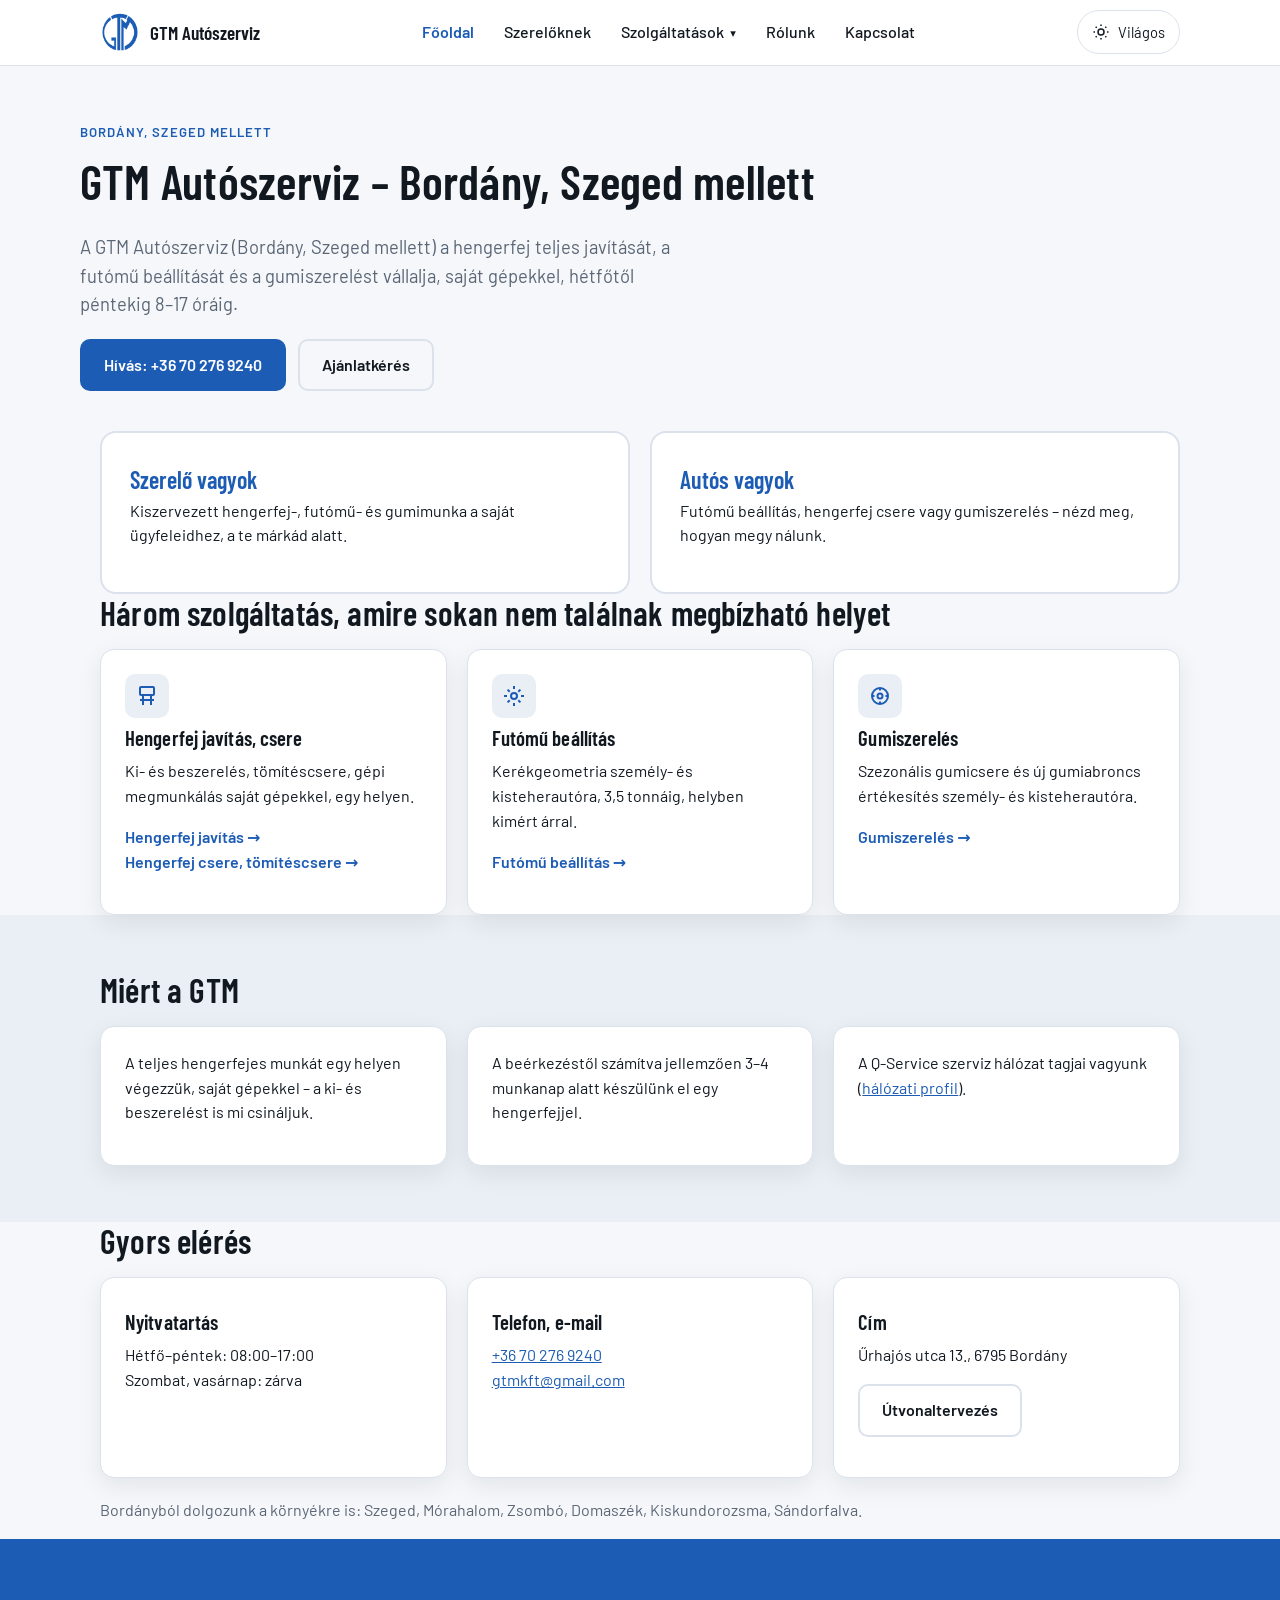
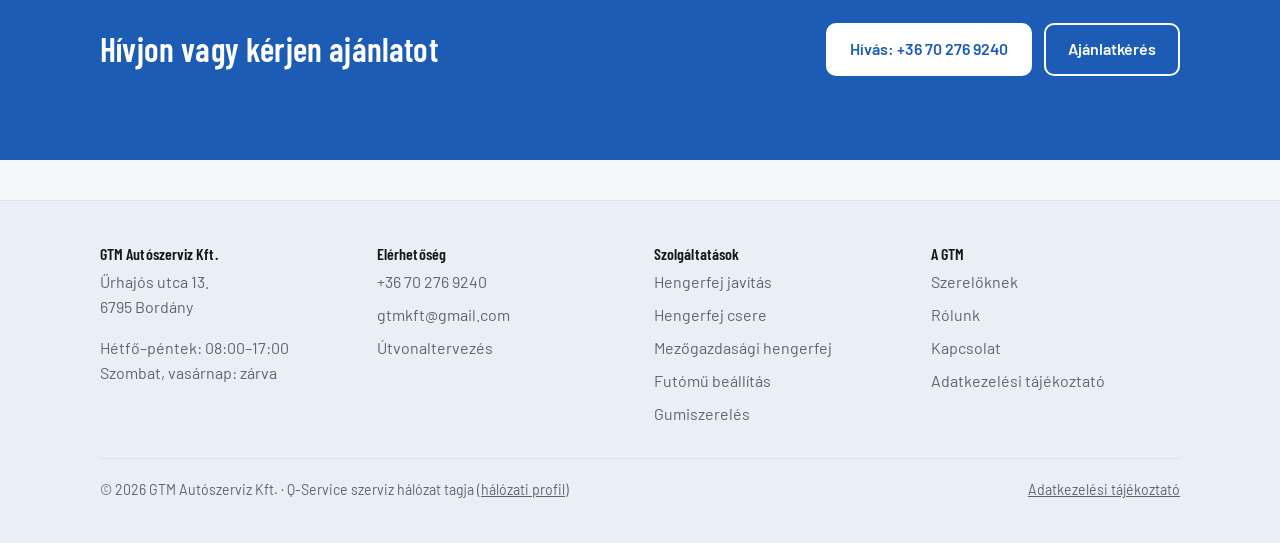
==== index.html @ 0c1df913 "Add files via upload" ====
<!DOCTYPE html>
<html lang="hu">
<head>
<meta charset="utf-8">
<script>(function(){try{var t=localStorage.getItem('gtm-theme');if(t==='dark'||t==='light'){document.documentElement.setAttribute('data-theme',t);}}catch(e){}})();</script>
<meta name="viewport" content="width=device-width, initial-scale=1">
<title>GTM Autószerviz – Hengerfej, futómű, gumi | Bordány</title>
<meta name="description" content="GTM Autószerviz, Bordány, Szeged mellett: hengerfej javítás és csere saját gépekkel, futómű beállítás, gumiszerelés. Hétfő–péntek 8–17.">
<link rel="canonical" href="https://gtmautoszerviz.hu/">
<!-- ÉLESÍTÉSKOR TÖRLENDŐ (lásd README „Élesítés") -->
<meta name="robots" content="noindex, nofollow">
<meta name="theme-color" content="#1C5CB4">
<link rel="icon" type="image/svg+xml" href="kepek/favicon.svg">
<link rel="icon" type="image/png" sizes="96x96" href="kepek/favicon-96x96.png">
<link rel="icon" href="kepek/favicon.ico" sizes="any">
<link rel="apple-touch-icon" href="kepek/apple-touch-icon.png">
<link rel="manifest" href="site.webmanifest">
<meta property="og:type" content="website">
<meta property="og:url" content="https://gtmautoszerviz.hu/">
<meta property="og:site_name" content="GTM Autószerviz">
<meta property="og:locale" content="hu_HU">
<meta property="og:title" content="GTM Autószerviz – Hengerfej, futómű, gumi | Bordány">
<meta property="og:description" content="Hengerfej javítás és csere saját gépekkel, futómű beállítás, gumiszerelés. Bordány, Szeged mellett.">
<meta property="og:image" content="https://gtmautoszerviz.hu/kepek/og-kartya.png">
<meta name="twitter:card" content="summary_large_image">
<meta name="twitter:title" content="GTM Autószerviz – Hengerfej, futómű, gumi | Bordány">
<meta name="twitter:description" content="Hengerfej javítás és csere saját gépekkel, futómű beállítás, gumiszerelés. Bordány, Szeged mellett.">
<meta name="twitter:image" content="https://gtmautoszerviz.hu/kepek/og-kartya.png">
<link rel="preload" href="fonts/barlow-400-latin-ext.woff2" as="font" type="font/woff2" crossorigin>
<link rel="preload" href="fonts/barlow-condensed-600-latin-ext.woff2" as="font" type="font/woff2" crossorigin>
<link rel="stylesheet" href="css/style.css">
<script type="application/ld+json">
{
  "@context": "https://schema.org",
  "@type": "AutoRepair",
  "name": "GTM Autószerviz Kft.",
  "image": "https://gtmautoszerviz.hu/kepek/og-kartya.png",
  "url": "https://gtmautoszerviz.hu/",
  "telephone": "+36702769240",
  "email": "gtmkft@gmail.com",
  "address": {
    "@type": "PostalAddress",
    "streetAddress": "Űrhajós utca 13.",
    "addressLocality": "Bordány",
    "postalCode": "6795",
    "addressCountry": "HU"
  },
  "geo": { "@type": "GeoCoordinates", "latitude": 46.3157, "longitude": 19.9195 },
  "openingHoursSpecification": [
    { "@type": "OpeningHoursSpecification", "dayOfWeek": ["Monday","Tuesday","Wednesday","Thursday","Friday"], "opens": "08:00", "closes": "17:00" }
  ],
  "areaServed": ["Bordány","Szeged","Mórahalom","Zsombó","Domaszék","Kiskundorozsma","Sándorfalva"],
  "sameAs": ["https://www.q-service.hu/q-service-szerviz-halozat/autoservis/254/gtm-autoszerviz-kft/"]
}
</script>
</head>
<body>
<a class="skip-link" href="#main">Ugrás a tartalomra</a>

<header class="site-header">
  <div class="header-inner">
    <a class="brand" href="index.html">
      <span class="logo-mark">
        <img class="logo-light" src="kepek/gtm_logo_kek_teljes.png" alt="GTM Autószerviz" width="40" height="40">
        <img class="logo-dark" src="kepek/gtm_logo_vilagos.png" alt="GTM Autószerviz" width="40" height="40">
      </span>
      GTM Autószerviz
    </a>
    <button class="nav-toggle" id="navToggle" type="button" aria-expanded="false" aria-controls="mainNav" aria-label="Menü megnyitása">
      <span></span>
    </button>
    <nav class="main-nav" id="mainNav" aria-label="Fő navigáció">
      <ul>
        <li><a href="index.html" aria-current="page">Főoldal</a></li>
        <li><a href="szerelo-partner.html">Szerelőknek</a></li>
        <li class="nav-dropdown">
          <button type="button" class="nav-top" aria-expanded="false">Szolgáltatások <span class="caret" aria-hidden="true">▾</span></button>
          <ul class="dropdown-panel">
            <li><a href="hengerfej-javitas.html">Hengerfej javítás</a></li>
            <li><a href="hengerfej-csere.html">Hengerfej csere</a></li>
            <li><a href="hengerfej-mezogazdasagi.html">Mezőgazdasági hengerfej</a></li>
            <li><a href="futomu-beallitas.html">Futómű beállítás</a></li>
            <li><a href="gumiszereles.html">Gumiszerelés</a></li>
          </ul>
        </li>
        <li><a href="rolunk.html">Rólunk</a></li>
        <li><a href="kapcsolat.html">Kapcsolat</a></li>
      </ul>
    </nav>
    <div class="header-actions">
      <button class="theme-toggle" id="themeToggle" type="button" aria-label="Téma váltása" aria-pressed="false">
        <span class="theme-icon" aria-hidden="true">
          <svg class="icon-sun" viewBox="0 0 24 24" fill="none" stroke="currentColor" stroke-width="2"><circle cx="12" cy="12" r="4"/><path d="M12 2v2M12 20v2M4.9 4.9l1.4 1.4M17.7 17.7l1.4 1.4M2 12h2M20 12h2M4.9 19.1l1.4-1.4M17.7 6.3l1.4-1.4"/></svg>
          <svg class="icon-moon" viewBox="0 0 24 24" fill="currentColor"><path d="M21 12.8A9 9 0 1 1 11.2 3a7 7 0 0 0 9.8 9.8Z"/></svg>
        </span>
        <span class="label">Világos</span>
      </button>
    </div>
  </div>
</header>

<main id="main">

  <section class="hero container">
    <p class="hero-eyebrow">Bordány, Szeged mellett</p>
    <h1>GTM Autószerviz – Bordány, Szeged mellett</h1>
    <p class="lead-sentence">A GTM Autószerviz (Bordány, Szeged mellett) a hengerfej teljes javítását, a futómű beállítását és a gumiszerelést vállalja, saját gépekkel, hétfőtől péntekig 8–17 óráig.</p>
    <div class="hero-actions">
      <a class="btn btn-primary" href="tel:+36702769240">Hívás: +36 70 276 9240</a>
      <a class="btn btn-secondary" href="kapcsolat.html">Ajánlatkérés</a>
    </div>
  </section>

  <section class="container">
    <div class="entry-cards">
      <a class="entry-card" href="szerelo-partner.html">
        <span class="entry-title">Szerelő vagyok</span>
        <p class="mt-0">Kiszervezett hengerfej-, futómű- és gumimunka a saját ügyfeleidhez, a te márkád alatt.</p>
      </a>
      <a class="entry-card" href="futomu-beallitas.html">
        <span class="entry-title">Autós vagyok</span>
        <p class="mt-0">Futómű beállítás, hengerfej csere vagy gumiszerelés – nézd meg, hogyan megy nálunk.</p>
      </a>
    </div>
  </section>

  <section class="container">
    <h2>Három szolgáltatás, amire sokan nem találnak megbízható helyet</h2>
    <div class="card-grid">
      <div class="card">
        <span class="card-icon" aria-hidden="true">
          <svg viewBox="0 0 24 24" fill="none" stroke="currentColor" stroke-width="2"><rect x="5" y="3" width="14" height="8" rx="1"/><path d="M8 11v10M16 11v10M5 16h14"/></svg>
        </span>
        <h3>Hengerfej javítás, csere</h3>
        <p>Ki- és beszerelés, tömítéscsere, gépi megmunkálás saját gépekkel, egy helyen.</p>
        <p><a class="card-link" href="hengerfej-javitas.html">Hengerfej javítás →</a><br><a class="card-link" href="hengerfej-csere.html">Hengerfej csere, tömítéscsere →</a></p>
      </div>
      <div class="card">
        <span class="card-icon" aria-hidden="true">
          <svg viewBox="0 0 24 24" fill="none" stroke="currentColor" stroke-width="2"><circle cx="12" cy="12" r="3"/><path d="M12 2v3M12 19v3M22 12h-3M5 12H2M18.4 5.6l-2.1 2.1M7.7 16.3l-2.1 2.1M18.4 18.4l-2.1-2.1M7.7 7.7 5.6 5.6"/></svg>
        </span>
        <h3>Futómű beállítás</h3>
        <p>Kerékgeometria személy- és kisteherautóra, 3,5 tonnáig, helyben kimért árral.</p>
        <p><a class="card-link" href="futomu-beallitas.html">Futómű beállítás →</a></p>
      </div>
      <div class="card">
        <span class="card-icon" aria-hidden="true">
          <svg viewBox="0 0 24 24" fill="none" stroke="currentColor" stroke-width="2"><circle cx="12" cy="12" r="8"/><circle cx="12" cy="12" r="2.5"/><path d="M12 4v2.5M12 17.5V20M4 12h2.5M17.5 12H20"/></svg>
        </span>
        <h3>Gumiszerelés</h3>
        <p>Szezonális gumicsere és új gumiabroncs értékesítés személy- és kisteherautóra.</p>
        <p><a class="card-link" href="gumiszereles.html">Gumiszerelés →</a></p>
      </div>
    </div>
  </section>

  <section class="section-alt">
    <div class="container">
      <h2>Miért a GTM</h2>
      <div class="card-grid">
        <div class="card">
          <p class="mt-0">A teljes hengerfejes munkát egy helyen végezzük, saját gépekkel – a ki- és beszerelést is mi csináljuk.</p>
        </div>
        <div class="card">
          <p class="mt-0">A beérkezéstől számítva jellemzően 3–4 munkanap alatt készülünk el egy hengerfejjel.</p>
        </div>
        <div class="card">
          <p class="mt-0">A Q-Service szerviz hálózat tagjai vagyunk (<a href="https://www.q-service.hu/q-service-szerviz-halozat/autoservis/254/gtm-autoszerviz-kft/" target="_blank" rel="noopener">hálózati profil</a>).</p>
        </div>
      </div>
    </div>
  </section>

  <section class="container">
    <h2>Gyors elérés</h2>
    <div class="card-grid">
      <div class="card">
        <h3>Nyitvatartás</h3>
        <p>Hétfő–péntek: 08:00–17:00<br>Szombat, vasárnap: zárva</p>
      </div>
      <div class="card">
        <h3>Telefon, e-mail</h3>
        <p><a href="tel:+36702769240">+36 70 276 9240</a><br><a href="mailto:gtmkft@gmail.com">gtmkft@gmail.com</a></p>
      </div>
      <div class="card">
        <h3>Cím</h3>
        <p>Űrhajós utca 13., 6795 Bordány</p>
        <p><a class="btn btn-secondary" href="https://www.google.com/maps/search/?api=1&amp;query=46.3157,19.9195" target="_blank" rel="noopener">Útvonaltervezés</a></p>
      </div>
    </div>
    <p class="text-muted" style="margin-top:20px">Bordányból dolgozunk a környékre is: Szeged, Mórahalom, Zsombó, Domaszék, Kiskundorozsma, Sándorfalva.</p>
  </section>

  <section class="cta-bar">
    <div class="container">
      <h2>Hívjon vagy kérjen ajánlatot</h2>
      <div class="hero-actions" style="margin:0">
        <a class="btn btn-primary" href="tel:+36702769240">Hívás: +36 70 276 9240</a>
        <a class="btn btn-secondary" href="kapcsolat.html">Ajánlatkérés</a>
      </div>
    </div>
  </section>

</main>

<footer class="site-footer">
  <div class="container">
    <div class="footer-grid">
      <div>
        <h3>GTM Autószerviz Kft.</h3>
        <p class="text-muted">Űrhajós utca 13.<br>6795 Bordány</p>
        <p class="text-muted">Hétfő–péntek: 08:00–17:00<br>Szombat, vasárnap: zárva</p>
      </div>
      <div>
        <h3>Elérhetőség</h3>
        <ul>
          <li><a href="tel:+36702769240">+36 70 276 9240</a></li>
          <li><a href="mailto:gtmkft@gmail.com">gtmkft@gmail.com</a></li>
          <li><a href="https://www.google.com/maps/search/?api=1&amp;query=46.3157,19.9195" target="_blank" rel="noopener">Útvonaltervezés</a></li>
        </ul>
      </div>
      <div>
        <h3>Szolgáltatások</h3>
        <ul>
          <li><a href="hengerfej-javitas.html">Hengerfej javítás</a></li>
          <li><a href="hengerfej-csere.html">Hengerfej csere</a></li>
          <li><a href="hengerfej-mezogazdasagi.html">Mezőgazdasági hengerfej</a></li>
          <li><a href="futomu-beallitas.html">Futómű beállítás</a></li>
          <li><a href="gumiszereles.html">Gumiszerelés</a></li>
        </ul>
      </div>
      <div>
        <h3>A GTM</h3>
        <ul>
          <li><a href="szerelo-partner.html">Szerelőknek</a></li>
          <li><a href="rolunk.html">Rólunk</a></li>
          <li><a href="kapcsolat.html">Kapcsolat</a></li>
          <li><a href="adatvedelem.html">Adatkezelési tájékoztató</a></li>
        </ul>
      </div>
    </div>
    <div class="footer-bottom">
      <p>© 2026 GTM Autószerviz Kft. · Q-Service szerviz hálózat tagja (<a href="https://www.q-service.hu/q-service-szerviz-halozat/autoservis/254/gtm-autoszerviz-kft/" target="_blank" rel="noopener">hálózati profil</a>)</p>
      <p><a href="adatvedelem.html">Adatkezelési tájékoztató</a></p>
    </div>
  </div>
</footer>

<div class="mobile-call-bar">
  <a href="tel:+36702769240">📞 Hívás most</a>
</div>

<script src="js/app.js" defer></script>
</body>
</html>
---- css/style.css ----
/* ==========================================================================
   GTM Autószerviz — közös stíluslap
   Egy fájl minden oldalhoz. Token-alapú szín- és témarendszer, lásd CLAUDE.md.
   ========================================================================== */

/* ---------- Fontok (self-hosted, woff2, latin + latin-ext) ---------- */
@font-face {
  font-family: "Barlow";
  font-style: normal;
  font-weight: 400;
  font-display: swap;
  src: url("../fonts/barlow-400-latin.woff2") format("woff2");
  unicode-range: U+0000-00FF, U+0131, U+0152-0153, U+02BB-02BC, U+2000-206F, U+20AC, U+2122;
}
@font-face {
  font-family: "Barlow";
  font-style: normal;
  font-weight: 400;
  font-display: swap;
  src: url("../fonts/barlow-400-latin-ext.woff2") format("woff2");
  unicode-range: U+0100-024F, U+0300-0301, U+0304, U+0308, U+0329, U+1E00-1EFF;
}
@font-face {
  font-family: "Barlow";
  font-style: normal;
  font-weight: 500;
  font-display: swap;
  src: url("../fonts/barlow-500-latin.woff2") format("woff2");
  unicode-range: U+0000-00FF, U+0131, U+0152-0153, U+02BB-02BC, U+2000-206F, U+20AC, U+2122;
}
@font-face {
  font-family: "Barlow";
  font-style: normal;
  font-weight: 500;
  font-display: swap;
  src: url("../fonts/barlow-500-latin-ext.woff2") format("woff2");
  unicode-range: U+0100-024F, U+0300-0301, U+0304, U+0308, U+0329, U+1E00-1EFF;
}
@font-face {
  font-family: "Barlow";
  font-style: normal;
  font-weight: 600;
  font-display: swap;
  src: url("../fonts/barlow-600-latin.woff2") format("woff2");
  unicode-range: U+0000-00FF, U+0131, U+0152-0153, U+02BB-02BC, U+2000-206F, U+20AC, U+2122;
}
@font-face {
  font-family: "Barlow";
  font-style: normal;
  font-weight: 600;
  font-display: swap;
  src: url("../fonts/barlow-600-latin-ext.woff2") format("woff2");
  unicode-range: U+0100-024F, U+0300-0301, U+0304, U+0308, U+0329, U+1E00-1EFF;
}
@font-face {
  font-family: "Barlow Condensed";
  font-style: normal;
  font-weight: 600;
  font-display: swap;
  src: url("../fonts/barlow-condensed-600-latin.woff2") format("woff2");
  unicode-range: U+0000-00FF, U+0131, U+0152-0153, U+02BB-02BC, U+2000-206F, U+20AC, U+2122;
}
@font-face {
  font-family: "Barlow Condensed";
  font-style: normal;
  font-weight: 600;
  font-display: swap;
  src: url("../fonts/barlow-condensed-600-latin-ext.woff2") format("woff2");
  unicode-range: U+0100-024F, U+0300-0301, U+0304, U+0308, U+0329, U+1E00-1EFF;
}
@font-face {
  font-family: "Barlow Condensed";
  font-style: normal;
  font-weight: 700;
  font-display: swap;
  src: url("../fonts/barlow-condensed-700-latin.woff2") format("woff2");
  unicode-range: U+0000-00FF, U+0131, U+0152-0153, U+02BB-02BC, U+2000-206F, U+20AC, U+2122;
}
@font-face {
  font-family: "Barlow Condensed";
  font-style: normal;
  font-weight: 700;
  font-display: swap;
  src: url("../fonts/barlow-condensed-700-latin-ext.woff2") format("woff2");
  unicode-range: U+0100-024F, U+0300-0301, U+0304, U+0308, U+0329, U+1E00-1EFF;
}

/* ---------- Színtokenek és háromállapotú téma (5.3) ---------- */
:root {
  color-scheme: light;
  --bg: #F5F7FA;
  --surface: #FFFFFF;
  --surface-2: #EAEFF5;
  --text: #111820;
  --muted: #5A6675;
  --line: #DBE2EB;
  --accent: #1C5CB4;
  --accent-ink: #FFFFFF;
  --focus: #1C5CB4;
  --shadow: 0 8px 24px rgba(17, 24, 32, 0.08);
  --font-sans: "Barlow", system-ui, -apple-system, "Segoe UI", Roboto, Arial, sans-serif;
  --font-cond: "Barlow Condensed", "Arial Narrow", Arial, sans-serif;
}

@media (prefers-color-scheme: dark) {
  :root:not([data-theme="light"]) {
    color-scheme: dark;
    --bg: #0D1218;
    --surface: #141B24;
    --surface-2: #1B242F;
    --text: #E6EDF5;
    --muted: #8D9BAC;
    --line: #242F3D;
    --accent: #5B93D6;
    --accent-ink: #0D1218;
    --focus: #5B93D6;
    --shadow: 0 8px 24px rgba(0, 0, 0, 0.4);
  }
}

:root[data-theme="dark"] {
  color-scheme: dark;
  --bg: #0D1218;
  --surface: #141B24;
  --surface-2: #1B242F;
  --text: #E6EDF5;
  --muted: #8D9BAC;
  --line: #242F3D;
  --accent: #5B93D6;
  --accent-ink: #0D1218;
  --focus: #5B93D6;
  --shadow: 0 8px 24px rgba(0, 0, 0, 0.4);
}

/* Logóváltás témánként (5.1) */
.logo-mark .logo-dark { display: none; }
.logo-mark .logo-light { display: block; }
@media (prefers-color-scheme: dark) {
  :root:not([data-theme="light"]) .logo-mark .logo-light { display: none; }
  :root:not([data-theme="light"]) .logo-mark .logo-dark { display: block; }
}
:root[data-theme="dark"] .logo-mark .logo-light { display: none; }
:root[data-theme="dark"] .logo-mark .logo-dark { display: block; }

/* ---------- Alap, reset ---------- */
* { box-sizing: border-box; }
html { -webkit-text-size-adjust: 100%; overflow-x: hidden; }
body {
  margin: 0;
  background: var(--bg);
  color: var(--text);
  font-family: var(--font-sans);
  font-size: 16px;
  line-height: 1.55;
  overflow-x: hidden;
  transition: background-color .2s ease, color .2s ease;
}
img { max-width: 100%; display: block; }
a { color: var(--accent); }
h1, h2, h3, h4 {
  font-family: var(--font-cond);
  font-weight: 600;
  line-height: 1.12;
  margin: 0 0 .5em;
  letter-spacing: .005em;
}
h1 { font-size: clamp(2rem, 4.5vw, 3rem); }
h2 { font-size: clamp(1.5rem, 3vw, 2.1rem); }
h3 { font-size: 1.3rem; }
p { margin: 0 0 1em; }
ul, ol { margin: 0 0 1em; padding-left: 1.3em; }
.container {
  max-width: 1120px;
  margin: 0 auto;
  padding: 0 20px;
}
section { padding: 56px 0; }
.section-tight { padding: 32px 0; }
.section-alt { background: var(--surface-2); }

/* ---------- Akadálymentesség ---------- */
.skip-link {
  position: absolute;
  left: 12px;
  top: -60px;
  background: var(--accent);
  color: var(--accent-ink);
  padding: 10px 18px;
  border-radius: 8px;
  z-index: 1000;
  text-decoration: none;
  font-weight: 600;
  transition: top .2s ease;
}
.skip-link:focus { top: 12px; }

:focus-visible {
  outline: 3px solid var(--focus);
  outline-offset: 2px;
  border-radius: 4px;
}

@media (prefers-reduced-motion: reduce) {
  *, *::before, *::after {
    animation-duration: .001ms !important;
    animation-iteration-count: 1 !important;
    transition-duration: .001ms !important;
    scroll-behavior: auto !important;
  }
}

/* ---------- Helykitöltő (vasszabály 2.) ---------- */
.placeholder {
  background: #FFF3B0;
  color: #4A3B00;
  border: 1px dashed #B08A00;
  border-radius: 8px;
  padding: 10px 14px;
  font-size: .92rem;
  font-weight: 500;
}
@media (prefers-color-scheme: dark) {
  :root:not([data-theme="light"]) .placeholder {
    background: #4A3B00;
    color: #FFE28A;
    border-color: #FFE28A;
  }
}
:root[data-theme="dark"] .placeholder {
  background: #4A3B00;
  color: #FFE28A;
  border-color: #FFE28A;
}

/* ---------- Gombok ---------- */
.btn {
  display: inline-flex;
  align-items: center;
  justify-content: center;
  gap: 8px;
  min-height: 44px;
  padding: 12px 22px;
  border-radius: 10px;
  font-weight: 600;
  text-decoration: none;
  cursor: pointer;
  border: 2px solid transparent;
  font-family: var(--font-sans);
  font-size: 1rem;
  transition: transform .12s ease, background-color .15s ease, border-color .15s ease;
}
.btn:active { transform: translateY(1px); }
.btn-primary { background: var(--accent); color: var(--accent-ink); }
.btn-primary:hover { opacity: .92; }
.btn-secondary { background: transparent; color: var(--text); border-color: var(--line); }
.btn-secondary:hover { border-color: var(--accent); }
.btn-block { width: 100%; }

/* ---------- Fejléc ---------- */
.site-header {
  position: sticky;
  top: 0;
  z-index: 500;
  background: color-mix(in srgb, var(--surface) 92%, transparent);
  backdrop-filter: blur(8px);
  border-bottom: 1px solid var(--line);
}
.header-inner {
  max-width: 1120px;
  margin: 0 auto;
  padding: 10px 20px;
  display: flex;
  align-items: center;
  justify-content: space-between;
  gap: 16px;
}
.brand {
  display: flex;
  align-items: center;
  gap: 10px;
  text-decoration: none;
  color: var(--text);
  font-family: var(--font-cond);
  font-weight: 600;
  font-size: 1.2rem;
}
.logo-mark { width: 40px; height: 40px; flex-shrink: 0; }
.logo-mark img { width: 100%; height: 100%; }

.main-nav { display: flex; align-items: center; gap: 4px; }
.main-nav ul {
  list-style: none;
  margin: 0;
  padding: 0;
  display: flex;
  align-items: center;
  gap: 2px;
}
.main-nav a {
  display: inline-block;
  padding: 10px 14px;
  min-height: 44px;
  line-height: 24px;
  color: var(--text);
  text-decoration: none;
  font-weight: 500;
  border-radius: 8px;
}
.main-nav a:hover { background: var(--surface-2); }
.main-nav a[aria-current="page"] { color: var(--accent); font-weight: 600; }

.nav-dropdown { position: relative; }
.nav-dropdown > button.nav-top {
  display: inline-flex;
  align-items: center;
  gap: 6px;
  padding: 10px 14px;
  min-height: 44px;
  background: none;
  border: none;
  font: inherit;
  font-weight: 500;
  color: var(--text);
  cursor: pointer;
  border-radius: 8px;
}
.nav-dropdown > button.nav-top:hover { background: var(--surface-2); }
.nav-dropdown .caret { font-size: .7em; transition: transform .15s ease; }
.dropdown-panel {
  position: absolute;
  top: 100%;
  left: 0;
  min-width: 280px;
  background: var(--surface);
  border: 1px solid var(--line);
  border-radius: 10px;
  box-shadow: var(--shadow);
  padding: 8px;
  list-style: none;
  margin: 6px 0 0;
  opacity: 0;
  visibility: hidden;
  transform: translateY(-6px);
  transition: opacity .15s ease, transform .15s ease, visibility .15s;
}
.nav-dropdown:hover .dropdown-panel,
.nav-dropdown:focus-within .dropdown-panel,
.nav-dropdown.is-open .dropdown-panel {
  opacity: 1;
  visibility: visible;
  transform: translateY(0);
}
.nav-dropdown:hover .caret,
.nav-dropdown:focus-within .caret { transform: rotate(180deg); }
.dropdown-panel li a {
  display: block;
  padding: 10px 12px;
  border-radius: 8px;
  color: var(--text);
  text-decoration: none;
  font-weight: 500;
}
.dropdown-panel li a:hover { background: var(--surface-2); }

.header-actions { display: flex; align-items: center; gap: 10px; }

/* Téma-váltó */
.theme-toggle {
  display: inline-flex;
  align-items: center;
  gap: 8px;
  min-height: 44px;
  padding: 0 14px;
  border-radius: 22px;
  border: 1px solid var(--line);
  background: var(--surface);
  color: var(--text);
  cursor: pointer;
  font: inherit;
  font-size: .92rem;
}
.theme-toggle:hover { border-color: var(--accent); }
.theme-icon { position: relative; width: 18px; height: 18px; flex-shrink: 0; }
.theme-icon svg { position: absolute; inset: 0; width: 100%; height: 100%; transition: opacity .2s ease, transform .2s ease; }
.theme-icon .icon-sun { opacity: 1; }
.theme-icon .icon-moon { opacity: 0; transform: scale(.6); }
.theme-icon.is-dark .icon-sun { opacity: 0; transform: scale(.6); }
.theme-icon.is-dark .icon-moon { opacity: 1; transform: scale(1); }

/* Hamburger (mobil) */
.nav-toggle {
  display: none;
  width: 44px;
  height: 44px;
  border-radius: 10px;
  border: 1px solid var(--line);
  background: var(--surface);
  align-items: center;
  justify-content: center;
  cursor: pointer;
}
.nav-toggle span, .nav-toggle span::before, .nav-toggle span::after {
  content: "";
  display: block;
  width: 20px;
  height: 2px;
  background: var(--text);
  position: relative;
  transition: transform .2s ease, opacity .2s ease;
}
.nav-toggle span::before { position: absolute; top: -6px; }
.nav-toggle span::after { position: absolute; top: 6px; }
.nav-toggle[aria-expanded="true"] span { background: transparent; }
.nav-toggle[aria-expanded="true"] span::before { transform: rotate(45deg) translate(4px, 5px); }
.nav-toggle[aria-expanded="true"] span::after { transform: rotate(-45deg) translate(4px, -5px); }

@media (max-width: 880px) {
  .nav-toggle { display: inline-flex; }
  .main-nav {
    position: fixed;
    inset: 0 0 0 auto;
    top: 65px;
    width: min(320px, 84vw);
    height: calc(100vh - 65px);
    background: var(--surface);
    border-left: 1px solid var(--line);
    flex-direction: column;
    align-items: stretch;
    padding: 16px;
    transform: translateX(100%);
    transition: transform .22s ease;
    overflow-y: auto;
  }
  .main-nav.is-open { transform: translateX(0); }
  .main-nav ul { flex-direction: column; align-items: stretch; gap: 2px; }
  .main-nav a { padding: 12px 14px; }
  .nav-dropdown .dropdown-panel {
    position: static;
    opacity: 1;
    visibility: visible;
    transform: none;
    box-shadow: none;
    border: none;
    background: var(--surface-2);
    display: none;
    margin-top: 4px;
  }
  .nav-dropdown.is-open .dropdown-panel { display: block; }
  .nav-dropdown > button.nav-top { width: 100%; justify-content: space-between; }
}

/* ---------- Hero ---------- */
.hero {
  padding: 56px 0 40px;
}
.hero-eyebrow {
  text-transform: uppercase;
  letter-spacing: .08em;
  font-size: .82rem;
  font-weight: 600;
  color: var(--accent);
}
.lead-sentence {
  font-size: 1.15rem;
  color: var(--muted);
  max-width: 62ch;
}
.hero-actions { display: flex; gap: 12px; flex-wrap: wrap; margin-top: 20px; }

/* ---------- Kártyarács ---------- */
.card-grid {
  display: grid;
  grid-template-columns: repeat(auto-fit, minmax(260px, 1fr));
  gap: 20px;
}
.card {
  background: var(--surface);
  border: 1px solid var(--line);
  border-radius: 14px;
  padding: 24px;
  box-shadow: var(--shadow);
}
.card h3 { margin-top: 8px; }
.card-icon {
  width: 44px;
  height: 44px;
  border-radius: 10px;
  background: var(--surface-2);
  display: flex;
  align-items: center;
  justify-content: center;
  color: var(--accent);
}
.card-icon svg { width: 24px; height: 24px; }
.card-link { font-weight: 600; text-decoration: none; }

.entry-cards {
  display: grid;
  grid-template-columns: repeat(auto-fit, minmax(260px, 1fr));
  gap: 20px;
}
.entry-card {
  display: block;
  text-decoration: none;
  color: var(--text);
  background: var(--surface);
  border: 2px solid var(--line);
  border-radius: 16px;
  padding: 28px;
  min-height: 44px;
  transition: border-color .15s ease, transform .15s ease;
}
.entry-card:hover { border-color: var(--accent); transform: translateY(-2px); }
.entry-card .entry-title { font-family: var(--font-cond); font-size: 1.5rem; font-weight: 600; color: var(--accent); }

/* ---------- Lépés-lista ---------- */
.step-list { list-style: none; margin: 0; padding: 0; display: grid; gap: 16px; }
.step-list li {
  display: flex;
  gap: 16px;
  align-items: flex-start;
  background: var(--surface);
  border: 1px solid var(--line);
  border-radius: 12px;
  padding: 18px 20px;
}
.step-num {
  flex-shrink: 0;
  width: 36px;
  height: 36px;
  border-radius: 50%;
  background: var(--accent);
  color: var(--accent-ink);
  font-family: var(--font-cond);
  font-weight: 700;
  display: flex;
  align-items: center;
  justify-content: center;
}

/* ---------- Ár-doboz ---------- */
.price-box {
  background: var(--surface);
  border: 2px solid var(--accent);
  border-radius: 14px;
  padding: 24px;
  display: flex;
  flex-wrap: wrap;
  gap: 16px;
  align-items: baseline;
  justify-content: space-between;
}
.price-amount { font-family: var(--font-cond); font-size: 2rem; font-weight: 700; color: var(--accent); }
.price-note { color: var(--muted); font-size: .92rem; }

/* ---------- GYIK ---------- */
.faq-list { display: grid; gap: 10px; }
.faq-item {
  background: var(--surface);
  border: 1px solid var(--line);
  border-radius: 12px;
  padding: 4px 20px;
}
.faq-item summary {
  cursor: pointer;
  padding: 16px 0;
  font-weight: 600;
  list-style: none;
  display: flex;
  justify-content: space-between;
  align-items: center;
  gap: 12px;
  min-height: 44px;
}
.faq-item summary::-webkit-details-marker { display: none; }
.faq-item summary::after {
  content: "+";
  font-size: 1.4rem;
  color: var(--accent);
  flex-shrink: 0;
}
.faq-item[open] summary::after { content: "–"; }
.faq-item p { color: var(--muted); padding-bottom: 16px; margin: 0; }

/* ---------- Űrlap ---------- */
.form-grid { display: grid; gap: 16px; max-width: 640px; }
.field { display: flex; flex-direction: column; gap: 6px; }
.field label { font-weight: 600; font-size: .92rem; }
.field input,
.field select,
.field textarea {
  min-height: 44px;
  padding: 10px 14px;
  border-radius: 10px;
  border: 1px solid var(--line);
  background: var(--surface);
  color: var(--text);
  font: inherit;
}
.field textarea { min-height: 110px; resize: vertical; }
.field input:focus,
.field select:focus,
.field textarea:focus { border-color: var(--accent); }
.checkbox-field { display: flex; flex-direction: row; align-items: flex-start; gap: 10px; }
.checkbox-field input { width: 20px; height: 20px; min-height: auto; flex-shrink: 0; margin-top: 2px; }
.checkbox-field label { font-weight: 400; font-size: .92rem; }
.hp-field { position: absolute; left: -9999px; width: 1px; height: 1px; overflow: hidden; }
.form-status { font-weight: 600; min-height: 1.4em; }
.form-status.is-error { color: #A8382C; }
.form-status.is-ok { color: #1E7A3C; }

/* ---------- CTA-sáv ---------- */
.cta-bar {
  background: var(--accent);
  color: var(--accent-ink);
}
.cta-bar .container {
  display: flex;
  flex-wrap: wrap;
  align-items: center;
  justify-content: space-between;
  gap: 16px;
  padding: 28px 20px;
}
.cta-bar h2 { color: var(--accent-ink); margin: 0; }
.cta-bar .btn-primary { background: var(--accent-ink); color: var(--accent); }
.cta-bar .btn-secondary { border-color: var(--accent-ink); color: var(--accent-ink); }

.mobile-call-bar {
  display: none;
}
@media (max-width: 640px) {
  .mobile-call-bar {
    display: flex;
    position: fixed;
    left: 0;
    right: 0;
    bottom: 0;
    z-index: 400;
    background: var(--accent);
    padding: 10px 16px env(safe-area-inset-bottom, 10px);
  }
  .mobile-call-bar a {
    flex: 1;
    text-align: center;
    color: var(--accent-ink);
    font-weight: 700;
    text-decoration: none;
    min-height: 44px;
    display: flex;
    align-items: center;
    justify-content: center;
    gap: 8px;
  }
  body { padding-bottom: 64px; }
}

/* ---------- Lábléc ---------- */
.site-footer {
  background: var(--surface-2);
  border-top: 1px solid var(--line);
  padding: 44px 0 28px;
  margin-top: 40px;
}
.footer-grid {
  display: grid;
  grid-template-columns: repeat(auto-fit, minmax(200px, 1fr));
  gap: 28px;
}
.footer-grid h3 { font-size: 1rem; }
.footer-grid ul { list-style: none; padding: 0; margin: 0; display: grid; gap: 8px; }
.footer-grid a { color: var(--muted); text-decoration: none; }
.footer-grid a:hover { color: var(--accent); }
.footer-bottom {
  margin-top: 32px;
  padding-top: 20px;
  border-top: 1px solid var(--line);
  display: flex;
  flex-wrap: wrap;
  gap: 12px;
  justify-content: space-between;
  color: var(--muted);
  font-size: .88rem;
}
.footer-bottom a { color: var(--muted); }

/* ---------- Jogi / adatvédelmi oldal ---------- */
.legal-section { margin: 32px 0; }
.legal-section h2 { font-size: 1.3rem; }
.legal-table { width: 100%; border-collapse: collapse; }
.legal-table th, .legal-table td { border: 1px solid var(--line); padding: 10px; text-align: left; vertical-align: top; }
.kv-table { display: grid; gap: 8px; }
.kv-table div { display: flex; gap: 8px; flex-wrap: wrap; }
.kv-table .k { font-weight: 600; min-width: 220px; }

/* ---------- Breadcrumb ---------- */
.breadcrumb { font-size: .88rem; color: var(--muted); margin: 16px 0 0; }
.breadcrumb a { color: var(--muted); }
.breadcrumb a:hover { color: var(--accent); }

/* ---------- 404 ---------- */
.error-page { text-align: center; padding: 100px 0; }

/* ---------- Segéd ---------- */
.text-muted { color: var(--muted); }
.mt-0 { margin-top: 0; }
.visually-hidden {
  position: absolute;
  width: 1px; height: 1px;
  overflow: hidden;
  clip: rect(0 0 0 0);
  white-space: nowrap;
}
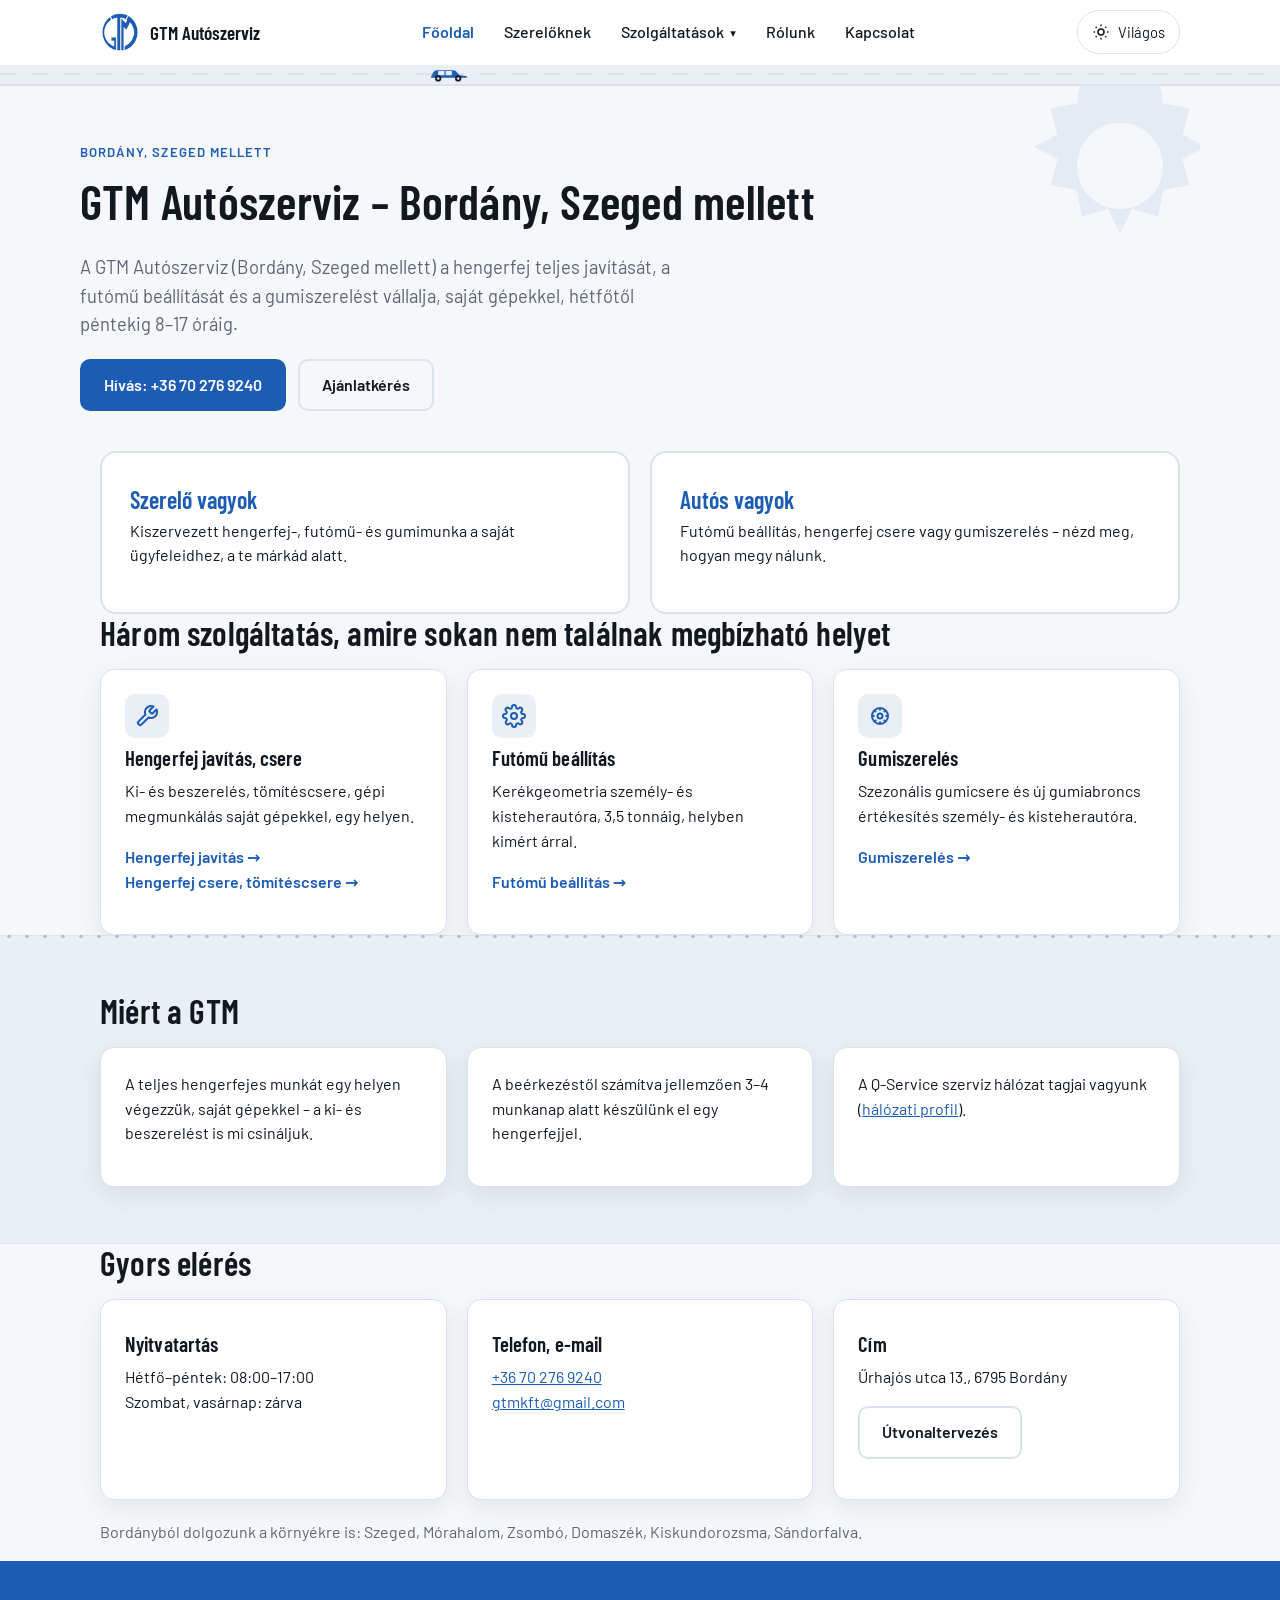
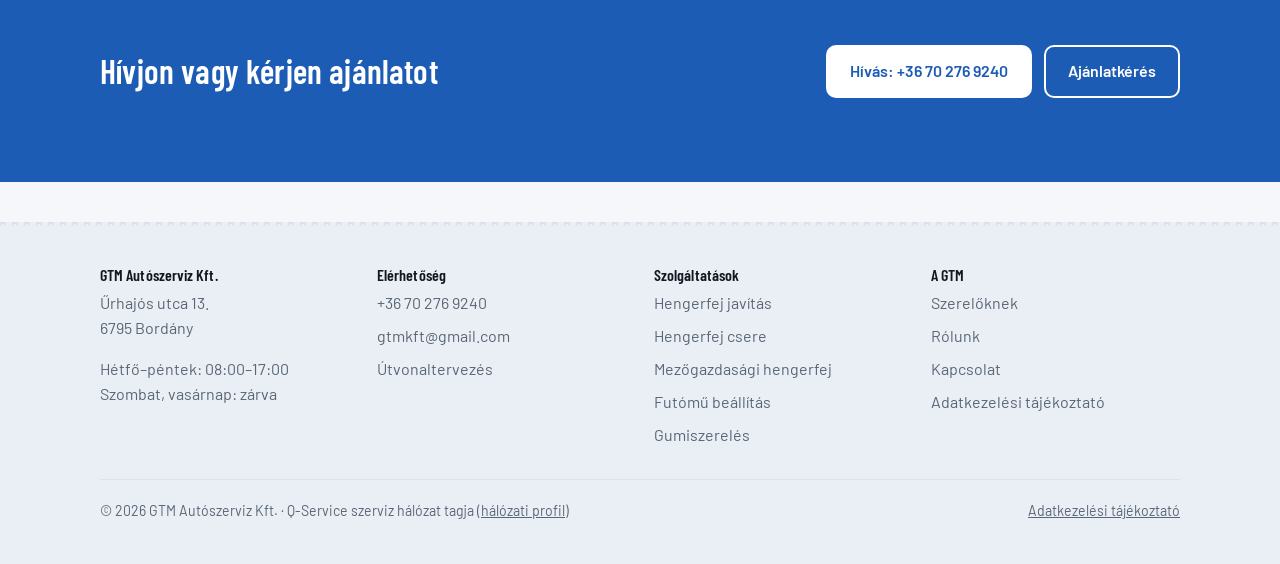
==== commit d2c2fe6a: "Autószerviz-motívumok: úttest + gördülő kisautó, fogaskerekek Úttest-csík a fejléc alatt minden olda" ====
--- a/index.html
+++ b/index.html
@@ -97,6 +97,23 @@
       </button>
     </div>
   </div>
+  <div class="road-strip" aria-hidden="true">
+    <div class="road-lane"></div>
+    <div class="road-car" id="roadCar">
+      <div class="car-flip">
+        <svg class="car-svg" viewBox="0 0 64 28" xmlns="http://www.w3.org/2000/svg" focusable="false">
+          <path class="car-body" d="M4 20 L8 11 Q10 8 14 8 L40 8 Q44 8 46 11 L50 16 L60 17 Q62 17 62 19 L62 20 Z"/>
+          <rect class="car-window" x="16" y="9" width="10" height="7" rx="1"/>
+          <rect class="car-window" x="28" y="9" width="10" height="7" rx="1"/>
+          <circle class="wheel" cx="16" cy="21" r="5"/>
+          <circle class="wheel" cx="48" cy="21" r="5"/>
+          <circle class="hub" cx="16" cy="21" r="2"/>
+          <circle class="hub" cx="48" cy="21" r="2"/>
+        </svg>
+        <span class="exhaust"><span></span><span></span><span></span></span>
+      </div>
+    </div>
+  </div>
 </header>
 
 <main id="main">
@@ -128,8 +145,8 @@
     <h2>Három szolgáltatás, amire sokan nem találnak megbízható helyet</h2>
     <div class="card-grid">
       <div class="card">
-        <span class="card-icon" aria-hidden="true">
-          <svg viewBox="0 0 24 24" fill="none" stroke="currentColor" stroke-width="2"><rect x="5" y="3" width="14" height="8" rx="1"/><path d="M8 11v10M16 11v10M5 16h14"/></svg>
+        <span class="card-icon card-icon--wrench" aria-hidden="true">
+          <svg viewBox="0 0 24 24" fill="none" stroke="currentColor" stroke-width="2" stroke-linecap="round" stroke-linejoin="round"><path d="M14.7 6.3a1 1 0 0 0 0 1.4l1.6 1.6a1 1 0 0 0 1.4 0l3.77-3.77a6 6 0 0 1-7.94 7.94l-6.91 6.91a2.12 2.12 0 0 1-3-3l6.91-6.91a6 6 0 0 1 7.94-7.94z"/></svg>
         </span>
         <h3>Hengerfej javítás, csere</h3>
         <p>Ki- és beszerelés, tömítéscsere, gépi megmunkálás saját gépekkel, egy helyen.</p>
@@ -137,15 +154,15 @@
       </div>
       <div class="card">
         <span class="card-icon" aria-hidden="true">
-          <svg viewBox="0 0 24 24" fill="none" stroke="currentColor" stroke-width="2"><circle cx="12" cy="12" r="3"/><path d="M12 2v3M12 19v3M22 12h-3M5 12H2M18.4 5.6l-2.1 2.1M7.7 16.3l-2.1 2.1M18.4 18.4l-2.1-2.1M7.7 7.7 5.6 5.6"/></svg>
+          <svg viewBox="0 0 24 24" fill="none" stroke="currentColor" stroke-width="2" stroke-linecap="round" stroke-linejoin="round"><circle cx="12" cy="12" r="3"/><path d="M19.4 15a1.65 1.65 0 0 0 .33 1.82l.06.06a2 2 0 1 1-2.83 2.83l-.06-.06a1.65 1.65 0 0 0-1.82-.33 1.65 1.65 0 0 0-1 1.51V21a2 2 0 0 1-4 0v-.09A1.65 1.65 0 0 0 9 19.4a1.65 1.65 0 0 0-1.82.33l-.06.06a2 2 0 1 1-2.83-2.83l.06-.06a1.65 1.65 0 0 0 .33-1.82 1.65 1.65 0 0 0-1.51-1H3a2 2 0 0 1 0-4h.09A1.65 1.65 0 0 0 4.6 9a1.65 1.65 0 0 0-.33-1.82l-.06-.06a2 2 0 1 1 2.83-2.83l.06.06a1.65 1.65 0 0 0 1.82.33H9a1.65 1.65 0 0 0 1-1.51V3a2 2 0 0 1 4 0v.09a1.65 1.65 0 0 0 1 1.51 1.65 1.65 0 0 0 1.82-.33l.06-.06a2 2 0 1 1 2.83 2.83l-.06.06a1.65 1.65 0 0 0-.33 1.82V9a1.65 1.65 0 0 0 1.51 1H21a2 2 0 0 1 0 4h-.09a1.65 1.65 0 0 0-1.51 1z"/></svg>
         </span>
         <h3>Futómű beállítás</h3>
         <p>Kerékgeometria személy- és kisteherautóra, 3,5 tonnáig, helyben kimért árral.</p>
         <p><a class="card-link" href="futomu-beallitas.html">Futómű beállítás →</a></p>
       </div>
       <div class="card">
-        <span class="card-icon" aria-hidden="true">
-          <svg viewBox="0 0 24 24" fill="none" stroke="currentColor" stroke-width="2"><circle cx="12" cy="12" r="8"/><circle cx="12" cy="12" r="2.5"/><path d="M12 4v2.5M12 17.5V20M4 12h2.5M17.5 12H20"/></svg>
+        <span class="card-icon card-icon--wheel" aria-hidden="true">
+          <svg viewBox="0 0 24 24" fill="none" stroke="currentColor" stroke-width="2"><circle cx="12" cy="12" r="8"/><circle cx="12" cy="12" r="2.5"/><path d="M12 4v2.5M12 17.5V20M4 12h2.5M17.5 12H20M6.3 6.3l1.8 1.8M15.9 15.9l1.8 1.8M17.7 6.3l-1.8 1.8M8.1 15.9l-1.8 1.8"/></svg>
         </span>
         <h3>Gumiszerelés</h3>
         <p>Szezonális gumicsere és új gumiabroncs értékesítés személy- és kisteherautóra.</p>
--- a/css/style.css
+++ b/css/style.css
@@ -711,3 +711,181 @@
   clip: rect(0 0 0 0);
   white-space: nowrap;
 }
+
+/* ==========================================================================
+   Autószerviz-motívumok: úttest + gördülő kisautó, fogaskerekek
+   Mindegyik dekoratív (aria-hidden), a prefers-reduced-motion globális
+   szabálya (lásd fent) mindet .001ms-re rövidíti, ha a látogató ezt kéri.
+   ========================================================================== */
+
+/* ---------- Úttest-csík a fejléc alatt, a navigációt követő kisautóval ---------- */
+.road-strip {
+  position: relative;
+  height: 20px;
+  overflow: hidden;
+  background: var(--surface-2);
+  border-bottom: 1px solid var(--line);
+}
+.road-strip .road-lane {
+  position: absolute;
+  left: 0; right: 0; top: 50%;
+  height: 2px;
+  transform: translateY(-50%);
+  background-image: repeating-linear-gradient(to right, var(--line) 0 16px, transparent 16px 32px);
+}
+.road-car {
+  position: absolute;
+  top: 50%;
+  left: 0;
+  width: 40px;
+  height: 18px;
+  transform: translate(var(--car-x, -60px), -50%);
+  transition: transform .9s cubic-bezier(.4, 0, .2, 1);
+  will-change: transform;
+  pointer-events: none;
+}
+.road-car .car-flip { position: relative; width: 100%; height: 100%; transform: scaleX(1); }
+.road-car.is-facing-left .car-flip { transform: scaleX(-1); }
+.road-car .car-svg { display: block; width: 100%; height: 100%; overflow: visible; }
+.road-car .car-body { fill: var(--accent); }
+.road-car .car-window { fill: var(--surface-2); }
+.road-car .wheel { fill: var(--text); transform-box: fill-box; transform-origin: center; }
+.road-car .hub { fill: var(--surface-2); }
+.road-car.is-moving .wheel { animation: wheelspin .35s linear infinite; }
+.road-car .exhaust { position: absolute; left: -4px; top: 55%; width: 0; height: 0; }
+.road-car .exhaust span {
+  position: absolute;
+  top: 0;
+  left: 0;
+  width: 5px; height: 5px;
+  border-radius: 50%;
+  background: var(--muted);
+  opacity: 0;
+}
+.road-car.is-moving .exhaust span { animation: puff .6s ease-out infinite; }
+.road-car.is-moving .exhaust span:nth-child(2) { animation-delay: .15s; }
+.road-car.is-moving .exhaust span:nth-child(3) { animation-delay: .3s; }
+
+@keyframes wheelspin { to { transform: rotate(360deg); } }
+@keyframes puff {
+  0%   { opacity: .5; transform: translate(0, 0) scale(.5); }
+  100% { opacity: 0; transform: translate(-16px, -10px) scale(1.4); }
+}
+
+@media (max-width: 880px) {
+  /* Érintőképernyőn nincs hover, és a hamburgermenüben nincs mihez igazítani a kocsit */
+  .road-strip { display: none; }
+}
+
+/* ---------- Fogaskerék-vízjel a hero szekciók mögött ---------- */
+.hero { position: relative; overflow: hidden; }
+.hero::after {
+  content: "";
+  position: absolute;
+  top: -40px;
+  right: -40px;
+  width: 240px;
+  height: 240px;
+  background-image: url("data:image/svg+xml,%3Csvg xmlns='http://www.w3.org/2000/svg' viewBox='0 0 100 100'%3E%3Cpath fill='%231C5CB4' d='M50 6l5 10 11-3 2 11 11 2-3 11 10 5-10 5 3 11-11 2-2 11-11-3-5 10-5-10-11 3-2-11-11-2 3-11-10-5 10-5-3-11 11-2 2-11 11 3z'/%3E%3Ccircle cx='50' cy='50' r='18' fill='%23ffffff'/%3E%3C/svg%3E");
+  background-repeat: no-repeat;
+  background-size: contain;
+  opacity: .07;
+  animation: slow-spin 90s linear infinite;
+  pointer-events: none;
+  z-index: 0;
+}
+.hero > * { position: relative; z-index: 1; }
+@keyframes slow-spin { to { transform: rotate(360deg); } }
+
+/* ---------- "Garázsaljzat" elválasztó a section-alt szekciók tetején ---------- */
+.section-alt {
+  position: relative;
+  border-top: 1px solid var(--line);
+  border-bottom: 1px solid var(--line);
+}
+.section-alt::before {
+  content: "";
+  position: absolute;
+  top: -1px;
+  left: 0;
+  right: 0;
+  height: 3px;
+  background-image: radial-gradient(circle, var(--muted) 1.5px, transparent 1.6px);
+  background-size: 18px 3px;
+  background-repeat: repeat-x;
+  opacity: .35;
+}
+
+/* ---------- Kártyaikonok: fogaskerék / kerék / csavarkulcs hoverre ---------- */
+.card { transition: transform .15s ease, box-shadow .15s ease; }
+.card:hover { transform: translateY(-3px); }
+.card:hover .card-icon svg { animation: icon-spin .7s ease; }
+.card:hover .card-icon.card-icon--wheel svg { animation: icon-spin-fast .5s linear; }
+.card:hover .card-icon.card-icon--wrench svg { animation: icon-wiggle .5s ease; }
+@keyframes icon-spin { to { transform: rotate(360deg); } }
+@keyframes icon-spin-fast { to { transform: rotate(360deg); } }
+@keyframes icon-wiggle {
+  0%, 100% { transform: rotate(0deg); }
+  25% { transform: rotate(-18deg); }
+  75% { transform: rotate(18deg); }
+}
+
+/* ---------- Lépés-lista: finom "alkatrész-gyűrű" a lépésszámon ---------- */
+.step-num { box-shadow: 0 0 0 3px var(--surface), 0 0 0 5px var(--line); }
+
+/* ---------- GYIK: fogaskerék-jel, nyitáskor elfordul ---------- */
+.faq-item summary::after { content: "⚙"; font-size: 1.2rem; transition: transform .3s ease; }
+.faq-item[open] summary::after { content: "⚙"; transform: rotate(75deg); }
+
+/* ---------- Form-visszajelzés: forgó fogaskerék-spinner küldés közben ---------- */
+.form-status .spinner {
+  display: inline-block;
+  width: 14px;
+  height: 14px;
+  margin-right: 6px;
+  vertical-align: -2px;
+  border: 2px solid var(--line);
+  border-top-color: var(--accent);
+  border-radius: 50%;
+  animation: icon-spin .7s linear infinite;
+}
+
+/* ---------- CTA-sáv: halvány fogaskerék-mintázat háttér ---------- */
+.cta-bar {
+  position: relative;
+  background-image:
+    url("data:image/svg+xml,%3Csvg xmlns='http://www.w3.org/2000/svg' viewBox='0 0 60 60'%3E%3Cpath fill='%23ffffff' fill-opacity='0.09' d='M30 4l3 6 6-2 1 7 7 1-2 6 6 3-6 3 2 6-7 1-1 7-6-2-3 6-3-6-6 2-1-7-7-1 2-6-6-3 6-3-2-6 7-1 1-7z'/%3E%3C/svg%3E"),
+    var(--accent);
+  background-repeat: repeat;
+  background-size: 60px 60px;
+}
+
+/* ---------- Lábléc teteje: fogazott szegély ---------- */
+.site-footer { position: relative; border-top: none; }
+.site-footer::before {
+  content: "";
+  position: absolute;
+  top: 0;
+  left: 0;
+  right: 0;
+  height: 6px;
+  background-image: linear-gradient(135deg, var(--line) 25%, transparent 25%),
+                     linear-gradient(225deg, var(--line) 25%, transparent 25%);
+  background-position: 0 0, 6px 0;
+  background-size: 12px 6px;
+}
+
+/* ---------- 404: lerobbant kisautó illusztráció ---------- */
+.breakdown-illustration { width: 180px; height: auto; margin: 0 auto 24px; overflow: visible; }
+.breakdown-illustration .car-body { fill: var(--accent); }
+.breakdown-illustration .car-window { fill: var(--surface-2); }
+.breakdown-illustration .wheel { fill: var(--text); }
+.breakdown-illustration .hub { fill: var(--surface-2); }
+.breakdown-illustration .smoke circle { fill: var(--muted); opacity: 0; animation: smoke-rise 2.4s ease-in infinite; }
+.breakdown-illustration .smoke circle:nth-child(2) { animation-delay: .6s; }
+.breakdown-illustration .smoke circle:nth-child(3) { animation-delay: 1.2s; }
+@keyframes smoke-rise {
+  0%   { opacity: 0; transform: translate(0, 0) scale(.6); }
+  20%  { opacity: .5; }
+  100% { opacity: 0; transform: translate(-6px, -26px) scale(1.5); }
+}
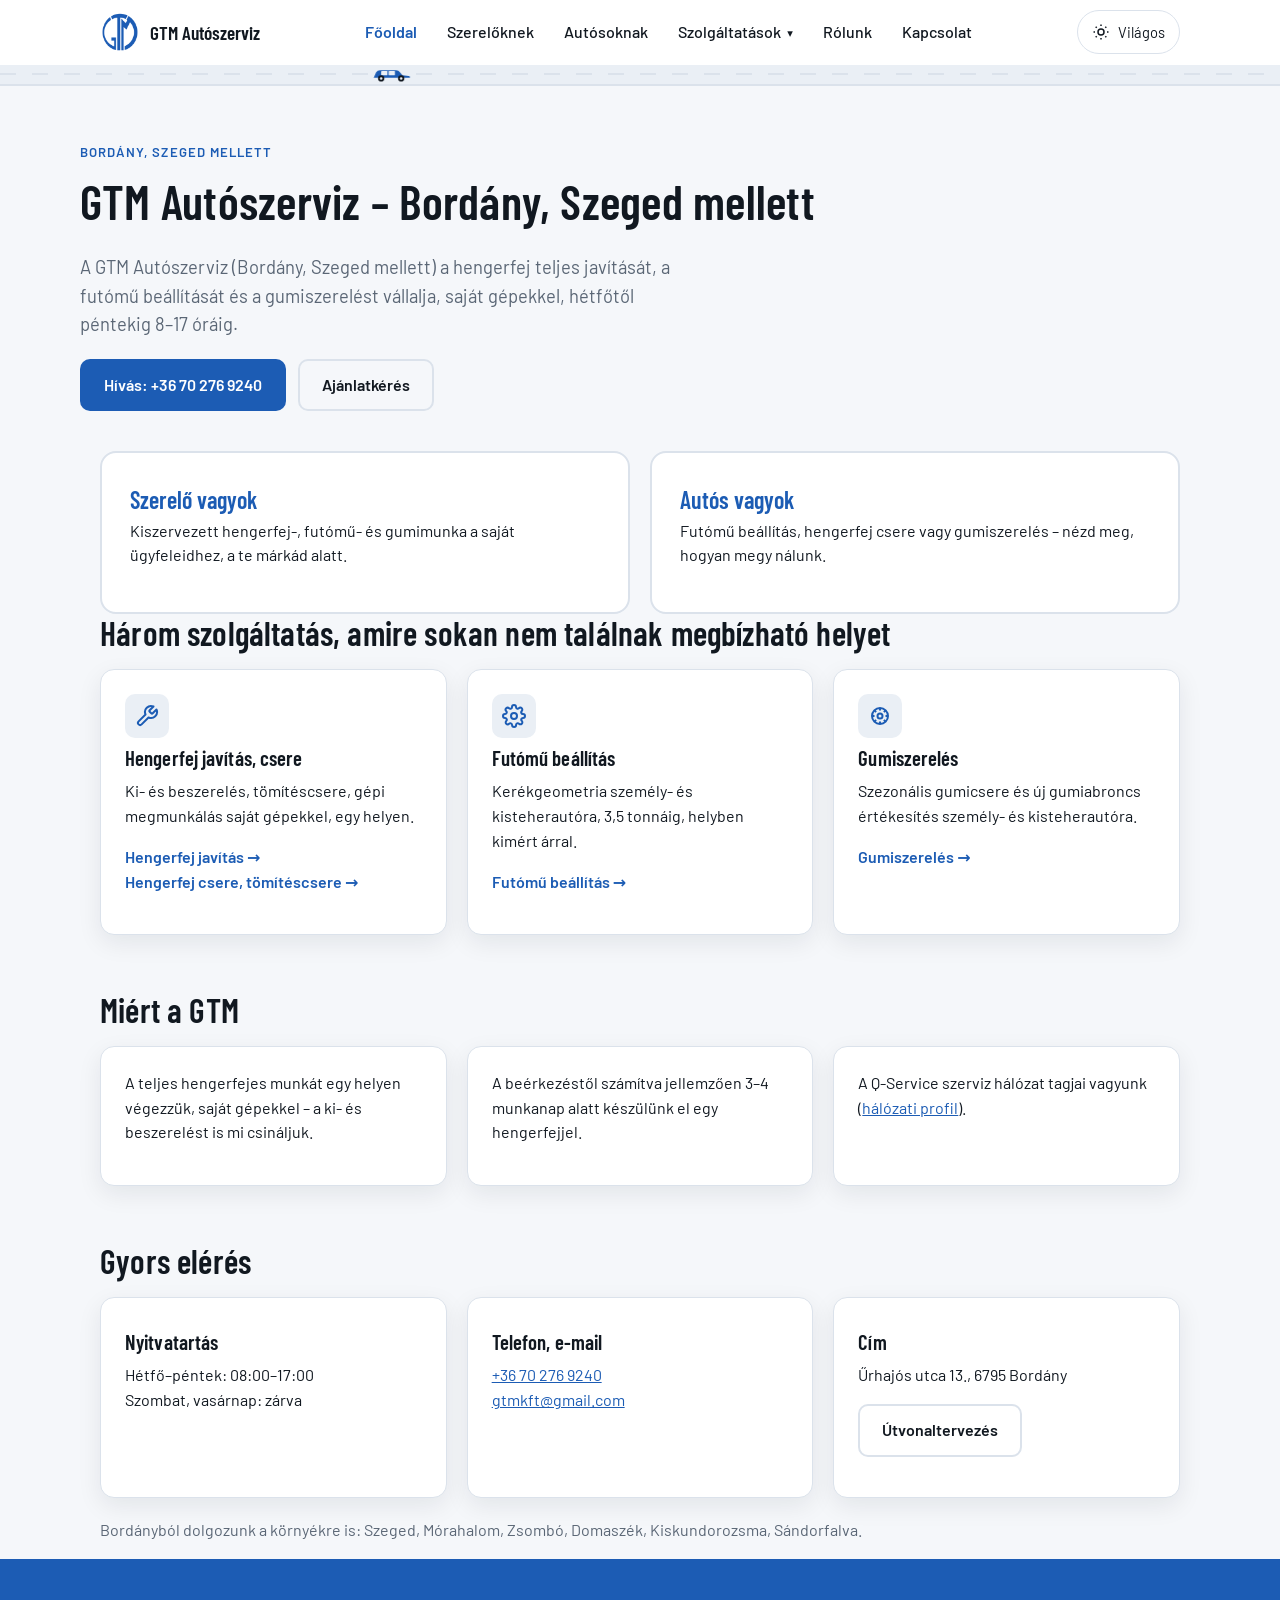
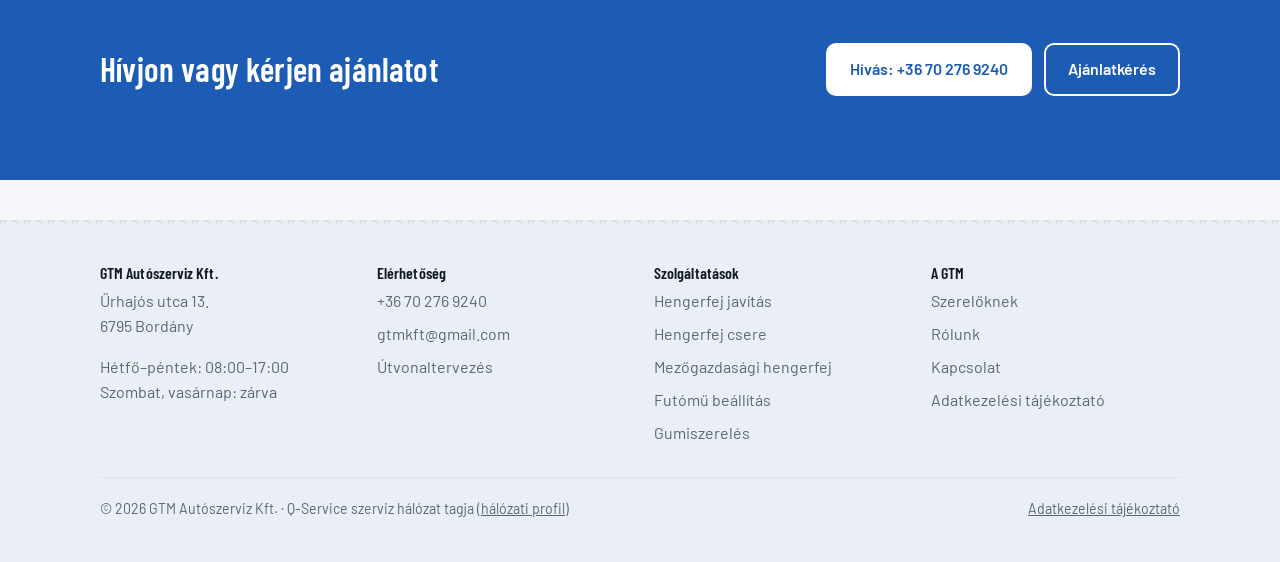
==== commit 10c49bdd: "Új "Autósoknak" fül a fő navigációban A Szerelőknek (B2B) mellé bekerült az Autósoknak (B2C) link is" ====
--- a/index.html
+++ b/index.html
@@ -73,6 +73,7 @@
       <ul>
         <li><a href="index.html" aria-current="page">Főoldal</a></li>
         <li><a href="szerelo-partner.html">Szerelőknek</a></li>
+        <li><a href="futomu-beallitas.html">Autósoknak</a></li>
         <li class="nav-dropdown">
           <button type="button" class="nav-top" aria-expanded="false">Szolgáltatások <span class="caret" aria-hidden="true">▾</span></button>
           <ul class="dropdown-panel">
--- a/css/style.css
+++ b/css/style.css
@@ -176,7 +176,7 @@
 }
 section { padding: 56px 0; }
 .section-tight { padding: 32px 0; }
-.section-alt { background: var(--surface-2); }
+.section-alt { background: var(--bg); }
 
 /* ---------- Akadálymentesség ---------- */
 .skip-link {
@@ -342,6 +342,7 @@
   visibility: hidden;
   transform: translateY(-6px);
   transition: opacity .15s ease, transform .15s ease, visibility .15s;
+  z-index: 50;
 }
 .nav-dropdown:hover .dropdown-panel,
 .nav-dropdown:focus-within .dropdown-panel,
@@ -447,7 +448,22 @@
   }
   .nav-dropdown.is-open .dropdown-panel { display: block; }
   .nav-dropdown > button.nav-top { width: 100%; justify-content: space-between; }
-}
+
+  .nav-backdrop {
+    position: fixed;
+    inset: 0;
+    background: rgba(0, 0, 0, .45);
+    -webkit-backdrop-filter: blur(4px);
+    backdrop-filter: blur(4px);
+    opacity: 0;
+    pointer-events: none;
+    transition: opacity .25s ease;
+    z-index: 490;
+  }
+  .nav-backdrop.is-open { opacity: 1; pointer-events: auto; }
+}
+
+body.nav-open { overflow: hidden; }
 
 /* ---------- Hero ---------- */
 .hero {
@@ -630,6 +646,8 @@
   display: none;
 }
 @media (max-width: 640px) {
+  .container { padding: 0 28px; }
+  .cta-bar .container { padding: 28px 28px; }
   .mobile-call-bar {
     display: flex;
     position: fixed;
@@ -721,6 +739,7 @@
 /* ---------- Úttest-csík a fejléc alatt, a navigációt követő kisautóval ---------- */
 .road-strip {
   position: relative;
+  z-index: 1;
   height: 20px;
   overflow: hidden;
   background: var(--surface-2);
@@ -777,45 +796,6 @@
   .road-strip { display: none; }
 }
 
-/* ---------- Fogaskerék-vízjel a hero szekciók mögött ---------- */
-.hero { position: relative; overflow: hidden; }
-.hero::after {
-  content: "";
-  position: absolute;
-  top: -40px;
-  right: -40px;
-  width: 240px;
-  height: 240px;
-  background-image: url("data:image/svg+xml,%3Csvg xmlns='http://www.w3.org/2000/svg' viewBox='0 0 100 100'%3E%3Cpath fill='%231C5CB4' d='M50 6l5 10 11-3 2 11 11 2-3 11 10 5-10 5 3 11-11 2-2 11-11-3-5 10-5-10-11 3-2-11-11-2 3-11-10-5 10-5-3-11 11-2 2-11 11 3z'/%3E%3Ccircle cx='50' cy='50' r='18' fill='%23ffffff'/%3E%3C/svg%3E");
-  background-repeat: no-repeat;
-  background-size: contain;
-  opacity: .07;
-  animation: slow-spin 90s linear infinite;
-  pointer-events: none;
-  z-index: 0;
-}
-.hero > * { position: relative; z-index: 1; }
-@keyframes slow-spin { to { transform: rotate(360deg); } }
-
-/* ---------- "Garázsaljzat" elválasztó a section-alt szekciók tetején ---------- */
-.section-alt {
-  position: relative;
-  border-top: 1px solid var(--line);
-  border-bottom: 1px solid var(--line);
-}
-.section-alt::before {
-  content: "";
-  position: absolute;
-  top: -1px;
-  left: 0;
-  right: 0;
-  height: 3px;
-  background-image: radial-gradient(circle, var(--muted) 1.5px, transparent 1.6px);
-  background-size: 18px 3px;
-  background-repeat: repeat-x;
-  opacity: .35;
-}
-
 /* ---------- Kártyaikonok: fogaskerék / kerék / csavarkulcs hoverre ---------- */
 .card { transition: transform .15s ease, box-shadow .15s ease; }
 .card:hover { transform: translateY(-3px); }
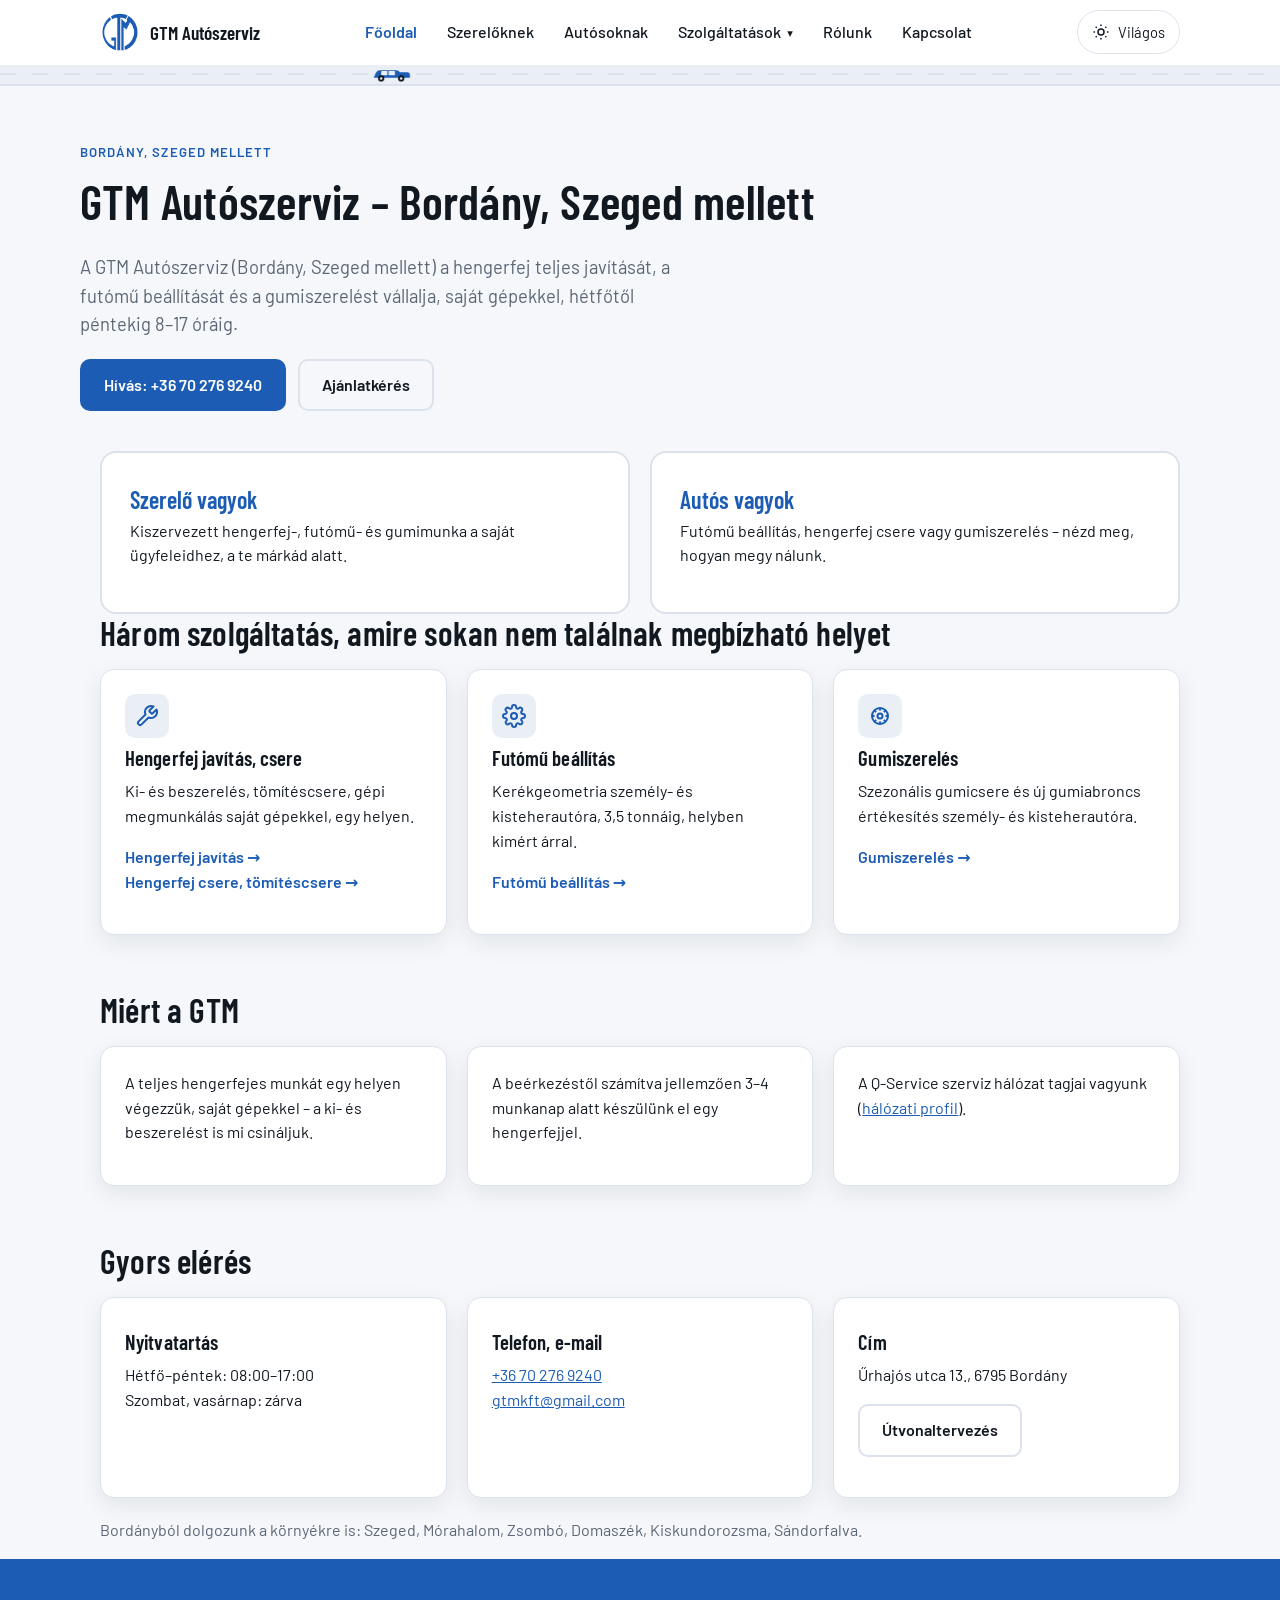
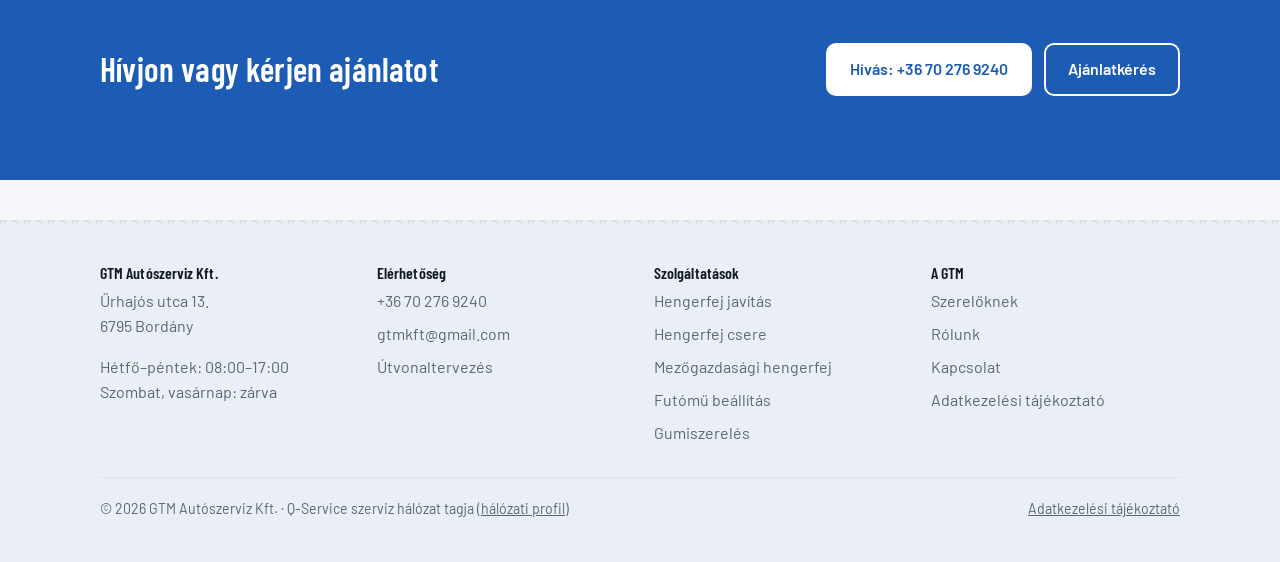
==== commit 6493a42e: "Morzsamenü eltávolítása, szélesebb motorháztető a kisautón - A bal felső sarokban megjelenő "Főoldal" ====
--- a/index.html
+++ b/index.html
@@ -73,9 +73,9 @@
       <ul>
         <li><a href="index.html" aria-current="page">Főoldal</a></li>
         <li><a href="szerelo-partner.html">Szerelőknek</a></li>
-        <li><a href="futomu-beallitas.html">Autósoknak</a></li>
+        <li><a href="szolgaltatasok.html">Autósoknak</a></li>
         <li class="nav-dropdown">
-          <button type="button" class="nav-top" aria-expanded="false">Szolgáltatások <span class="caret" aria-hidden="true">▾</span></button>
+          <a href="szolgaltatasok.html" class="nav-top">Szolgáltatások <span class="caret" aria-hidden="true">▾</span></a>
           <ul class="dropdown-panel">
             <li><a href="hengerfej-javitas.html">Hengerfej javítás</a></li>
             <li><a href="hengerfej-csere.html">Hengerfej csere</a></li>
@@ -103,7 +103,7 @@
     <div class="road-car" id="roadCar">
       <div class="car-flip">
         <svg class="car-svg" viewBox="0 0 64 28" xmlns="http://www.w3.org/2000/svg" focusable="false">
-          <path class="car-body" d="M4 20 L8 11 Q10 8 14 8 L40 8 Q44 8 46 11 L50 16 L60 17 Q62 17 62 19 L62 20 Z"/>
+          <path class="car-body" d="M4 20 L8 11 Q10 8 14 8 L40 8 Q44 8 46 11 L58 11 Q61 11 62 14 L62 20 Z"/>
           <rect class="car-window" x="16" y="9" width="10" height="7" rx="1"/>
           <rect class="car-window" x="28" y="9" width="10" height="7" rx="1"/>
           <circle class="wheel" cx="16" cy="21" r="5"/>
@@ -135,7 +135,7 @@
         <span class="entry-title">Szerelő vagyok</span>
         <p class="mt-0">Kiszervezett hengerfej-, futómű- és gumimunka a saját ügyfeleidhez, a te márkád alatt.</p>
       </a>
-      <a class="entry-card" href="futomu-beallitas.html">
+      <a class="entry-card" href="szolgaltatasok.html">
         <span class="entry-title">Autós vagyok</span>
         <p class="mt-0">Futómű beállítás, hengerfej csere vagy gumiszerelés – nézd meg, hogyan megy nálunk.</p>
       </a>
--- a/css/style.css
+++ b/css/style.css
@@ -310,7 +310,7 @@
 .main-nav a[aria-current="page"] { color: var(--accent); font-weight: 600; }
 
 .nav-dropdown { position: relative; }
-.nav-dropdown > button.nav-top {
+.nav-dropdown > .nav-top {
   display: inline-flex;
   align-items: center;
   gap: 6px;
@@ -318,19 +318,20 @@
   min-height: 44px;
   background: none;
   border: none;
+  text-decoration: none;
   font: inherit;
   font-weight: 500;
   color: var(--text);
   cursor: pointer;
   border-radius: 8px;
 }
-.nav-dropdown > button.nav-top:hover { background: var(--surface-2); }
+.nav-dropdown > .nav-top:hover { background: var(--surface-2); }
 .nav-dropdown .caret { font-size: .7em; transition: transform .15s ease; }
 .dropdown-panel {
   position: absolute;
   top: 100%;
-  left: 0;
-  min-width: 280px;
+  left: 50%;
+  width: max-content;
   background: var(--surface);
   border: 1px solid var(--line);
   border-radius: 10px;
@@ -340,16 +341,15 @@
   margin: 6px 0 0;
   opacity: 0;
   visibility: hidden;
-  transform: translateY(-6px);
+  transform: translate(-50%, -6px);
   transition: opacity .15s ease, transform .15s ease, visibility .15s;
   z-index: 50;
 }
 .nav-dropdown:hover .dropdown-panel,
-.nav-dropdown:focus-within .dropdown-panel,
-.nav-dropdown.is-open .dropdown-panel {
+.nav-dropdown:focus-within .dropdown-panel {
   opacity: 1;
   visibility: visible;
-  transform: translateY(0);
+  transform: translate(-50%, 0);
 }
 .nav-dropdown:hover .caret,
 .nav-dropdown:focus-within .caret { transform: rotate(180deg); }
@@ -360,6 +360,7 @@
   color: var(--text);
   text-decoration: none;
   font-weight: 500;
+  white-space: nowrap;
 }
 .dropdown-panel li a:hover { background: var(--surface-2); }
 
@@ -419,35 +420,49 @@
   .nav-toggle { display: inline-flex; }
   .main-nav {
     position: fixed;
-    inset: 0 0 0 auto;
-    top: 65px;
-    width: min(320px, 84vw);
+    inset: 65px 0 0 0;
     height: calc(100vh - 65px);
+    display: flex;
+    flex-direction: column;
+    align-items: center;
+    justify-content: center;
+    padding: 16px;
+    overflow-y: auto;
+    pointer-events: none;
+  }
+  .main-nav.is-open { pointer-events: auto; }
+  .main-nav ul { flex-direction: column; align-items: center; gap: 10px; }
+  .main-nav > ul > li {
+    opacity: 0;
+    transform: scale(.5) translateY(10px);
+    transition: opacity .22s ease, transform .22s ease;
+  }
+  .main-nav.is-open > ul > li { opacity: 1; transform: scale(1) translateY(0); }
+  .main-nav.is-open > ul > li:nth-child(1) { transition-delay: .05s; }
+  .main-nav.is-open > ul > li:nth-child(2) { transition-delay: .1s; }
+  .main-nav.is-open > ul > li:nth-child(3) { transition-delay: .15s; }
+  .main-nav.is-open > ul > li:nth-child(4) { transition-delay: .2s; }
+  .main-nav.is-open > ul > li:nth-child(5) { transition-delay: .25s; }
+  .main-nav.is-open > ul > li:nth-child(6) { transition-delay: .3s; }
+  .main-nav a {
+    text-align: center;
+    padding: 12px 24px;
     background: var(--surface);
-    border-left: 1px solid var(--line);
-    flex-direction: column;
-    align-items: stretch;
-    padding: 16px;
-    transform: translateX(100%);
-    transition: transform .22s ease;
-    overflow-y: auto;
-  }
-  .main-nav.is-open { transform: translateX(0); }
-  .main-nav ul { flex-direction: column; align-items: stretch; gap: 2px; }
-  .main-nav a { padding: 12px 14px; }
-  .nav-dropdown .dropdown-panel {
-    position: static;
-    opacity: 1;
-    visibility: visible;
-    transform: none;
-    box-shadow: none;
-    border: none;
-    background: var(--surface-2);
-    display: none;
-    margin-top: 4px;
-  }
-  .nav-dropdown.is-open .dropdown-panel { display: block; }
-  .nav-dropdown > button.nav-top { width: 100%; justify-content: space-between; }
+    border: 1px solid var(--line);
+    border-radius: 999px;
+    box-shadow: var(--shadow);
+  }
+  /* Mobilon a "Szolgáltatások" is egyszerű link a szolgaltatasok.html
+     oldalra (ugyanúgy pill-gomb, mint a többi .main-nav a), a lenyíló
+     almenü (.dropdown-panel) csak az asztali hover-flyouthoz kell. */
+  .nav-dropdown > .nav-top {
+    background: var(--surface);
+    border: 1px solid var(--line);
+    border-radius: 999px;
+    box-shadow: var(--shadow);
+  }
+  .nav-dropdown .caret { display: none; }
+  .dropdown-panel { display: none; }
 
   .nav-backdrop {
     position: fixed;
@@ -710,11 +725,6 @@
 .kv-table { display: grid; gap: 8px; }
 .kv-table div { display: flex; gap: 8px; flex-wrap: wrap; }
 .kv-table .k { font-weight: 600; min-width: 220px; }
-
-/* ---------- Breadcrumb ---------- */
-.breadcrumb { font-size: .88rem; color: var(--muted); margin: 16px 0 0; }
-.breadcrumb a { color: var(--muted); }
-.breadcrumb a:hover { color: var(--accent); }
 
 /* ---------- 404 ---------- */
 .error-page { text-align: center; padding: 100px 0; }
@@ -781,7 +791,10 @@
   background: var(--muted);
   opacity: 0;
 }
-.road-car.is-moving .exhaust span { animation: puff .6s ease-out infinite; }
+.road-car .exhaust span { animation: puff 1.4s ease-out infinite; }
+.road-car .exhaust span:nth-child(2) { animation-delay: .45s; }
+.road-car .exhaust span:nth-child(3) { animation-delay: .9s; }
+.road-car.is-moving .exhaust span { animation-duration: .6s; }
 .road-car.is-moving .exhaust span:nth-child(2) { animation-delay: .15s; }
 .road-car.is-moving .exhaust span:nth-child(3) { animation-delay: .3s; }
 
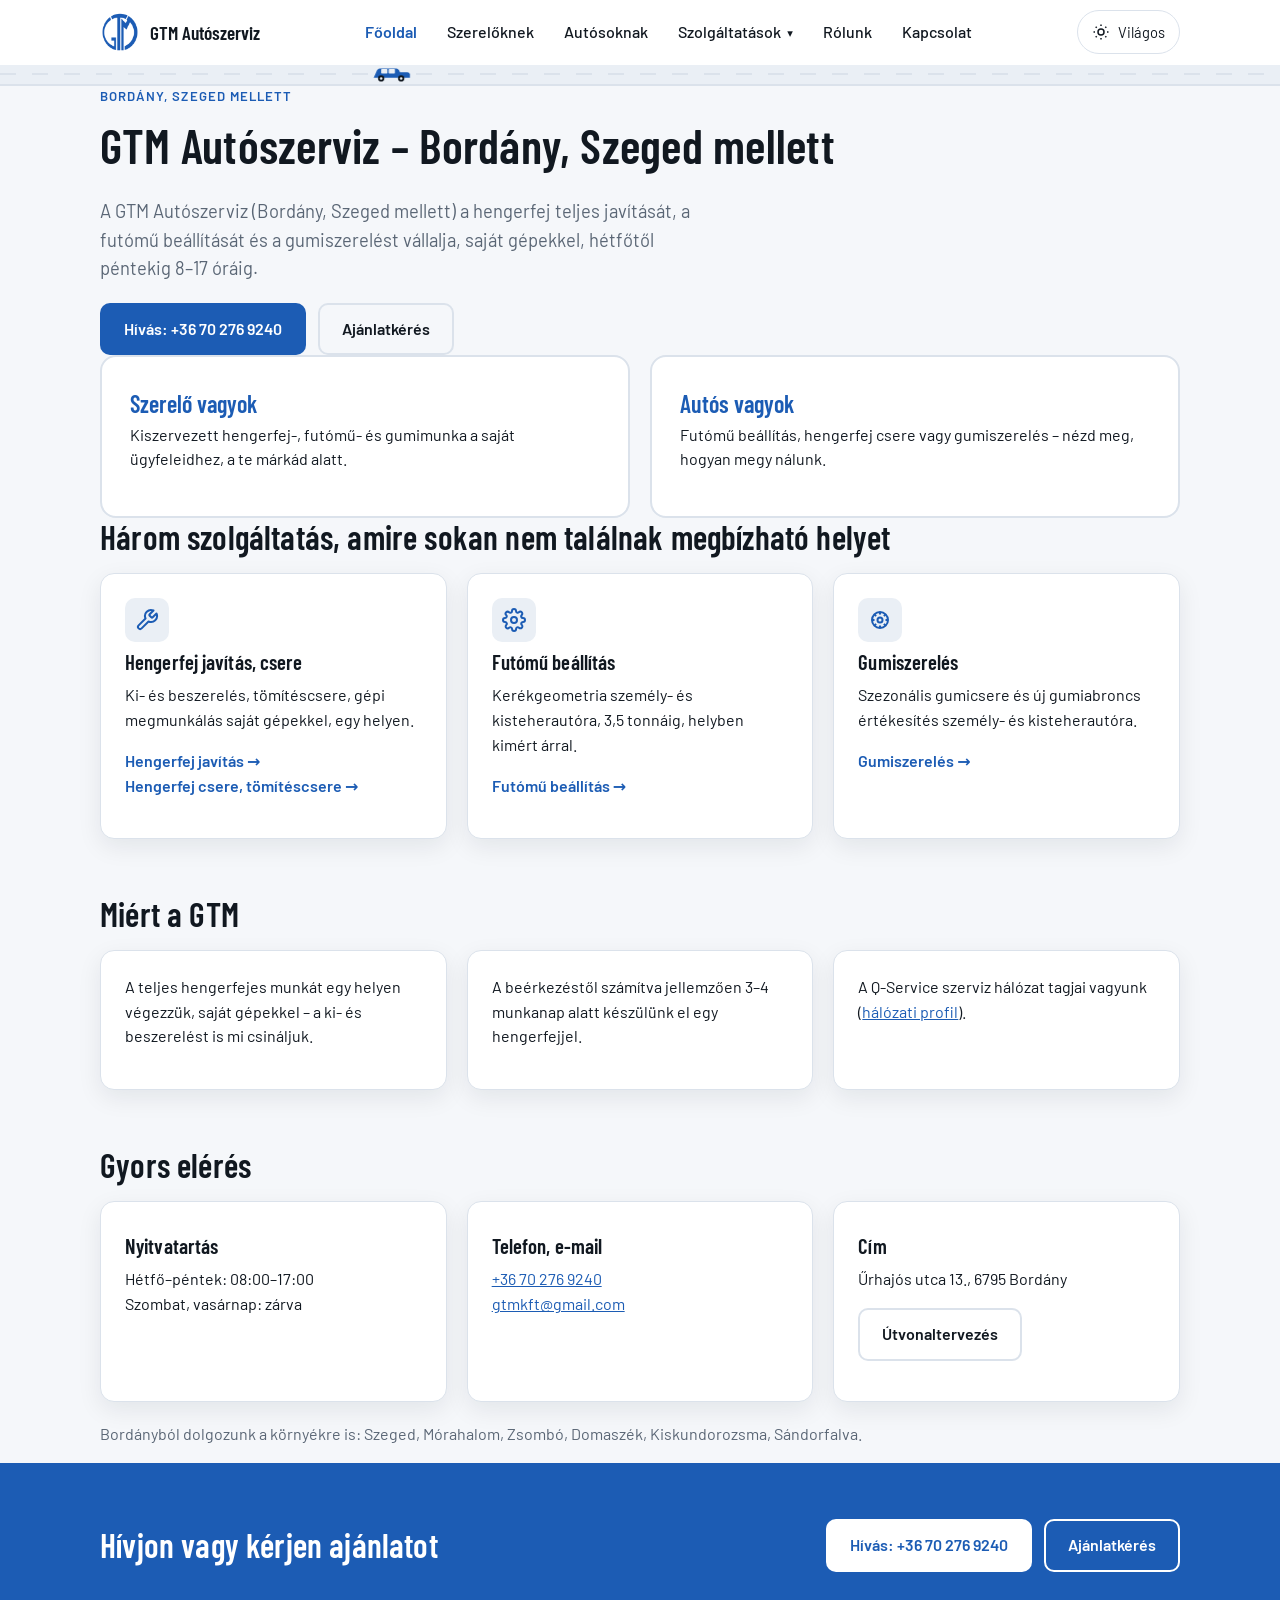
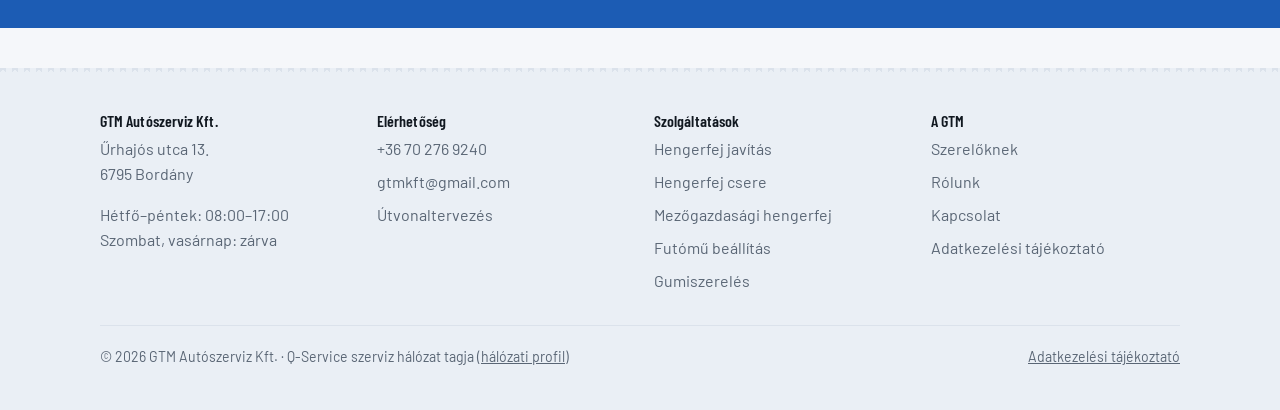
==== commit b6c90cc7: "Egységes szekciótávolság minden oldalon + magasabb kisautó-tető - .hero elvesztette a saját padding:" ====
--- a/index.html
+++ b/index.html
@@ -103,9 +103,9 @@
     <div class="road-car" id="roadCar">
       <div class="car-flip">
         <svg class="car-svg" viewBox="0 0 64 28" xmlns="http://www.w3.org/2000/svg" focusable="false">
-          <path class="car-body" d="M4 20 L8 11 Q10 8 14 8 L40 8 Q44 8 46 11 L58 11 Q61 11 62 14 L62 20 Z"/>
-          <rect class="car-window" x="16" y="9" width="10" height="7" rx="1"/>
-          <rect class="car-window" x="28" y="9" width="10" height="7" rx="1"/>
+          <path class="car-body" d="M4 20 L8 11 Q10 5 14 5 L40 5 Q44 5 46 11 L58 11 Q61 11 62 14 L62 20 Z"/>
+          <rect class="car-window" x="16" y="6" width="10" height="7" rx="1"/>
+          <rect class="car-window" x="28" y="6" width="10" height="7" rx="1"/>
           <circle class="wheel" cx="16" cy="21" r="5"/>
           <circle class="wheel" cx="48" cy="21" r="5"/>
           <circle class="hub" cx="16" cy="21" r="2"/>
--- a/css/style.css
+++ b/css/style.css
@@ -481,9 +481,7 @@
 body.nav-open { overflow: hidden; }
 
 /* ---------- Hero ---------- */
-.hero {
-  padding: 56px 0 40px;
-}
+/* nincs saját padding - az egységes section{padding:56px 0} szabályt követi */
 .hero-eyebrow {
   text-transform: uppercase;
   letter-spacing: .08em;
@@ -651,7 +649,6 @@
   align-items: center;
   justify-content: space-between;
   gap: 16px;
-  padding: 28px 20px;
 }
 .cta-bar h2 { color: var(--accent-ink); margin: 0; }
 .cta-bar .btn-primary { background: var(--accent-ink); color: var(--accent); }
@@ -662,7 +659,6 @@
 }
 @media (max-width: 640px) {
   .container { padding: 0 28px; }
-  .cta-bar .container { padding: 28px 28px; }
   .mobile-call-bar {
     display: flex;
     position: fixed;
